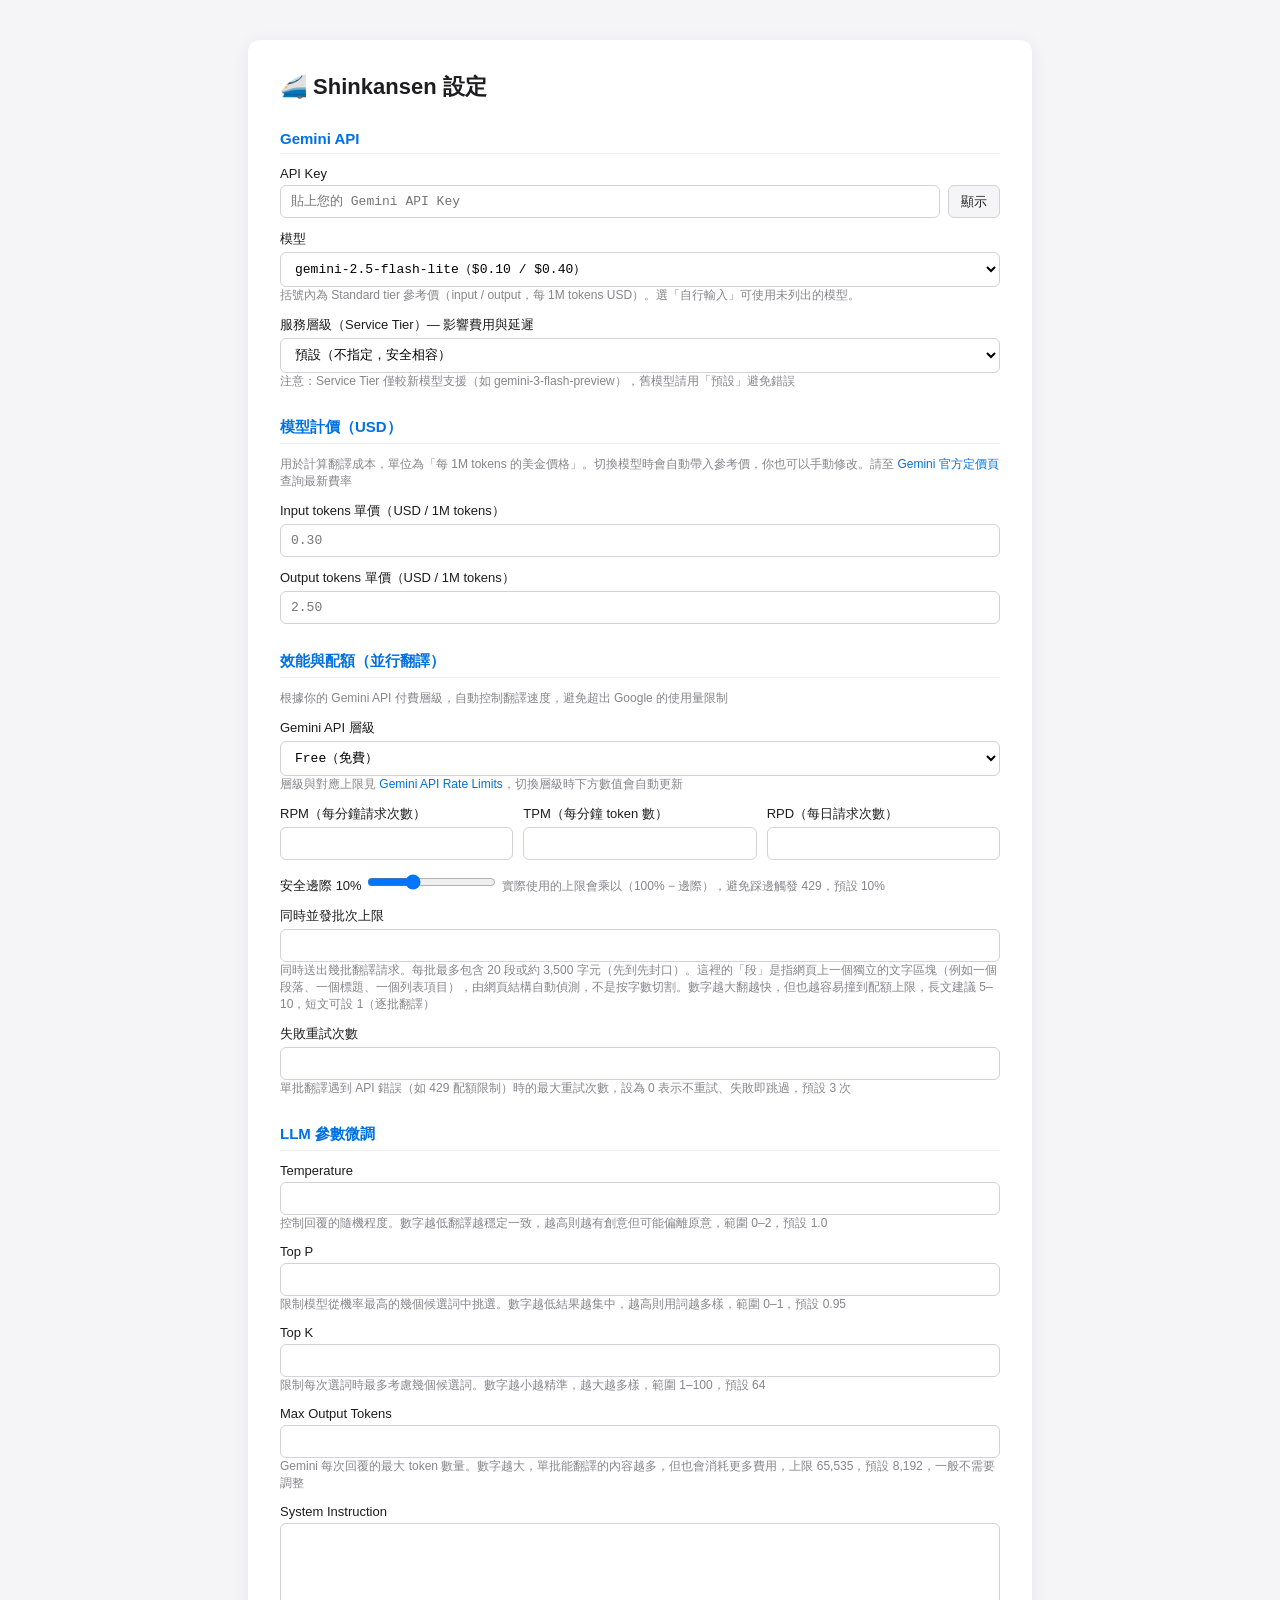
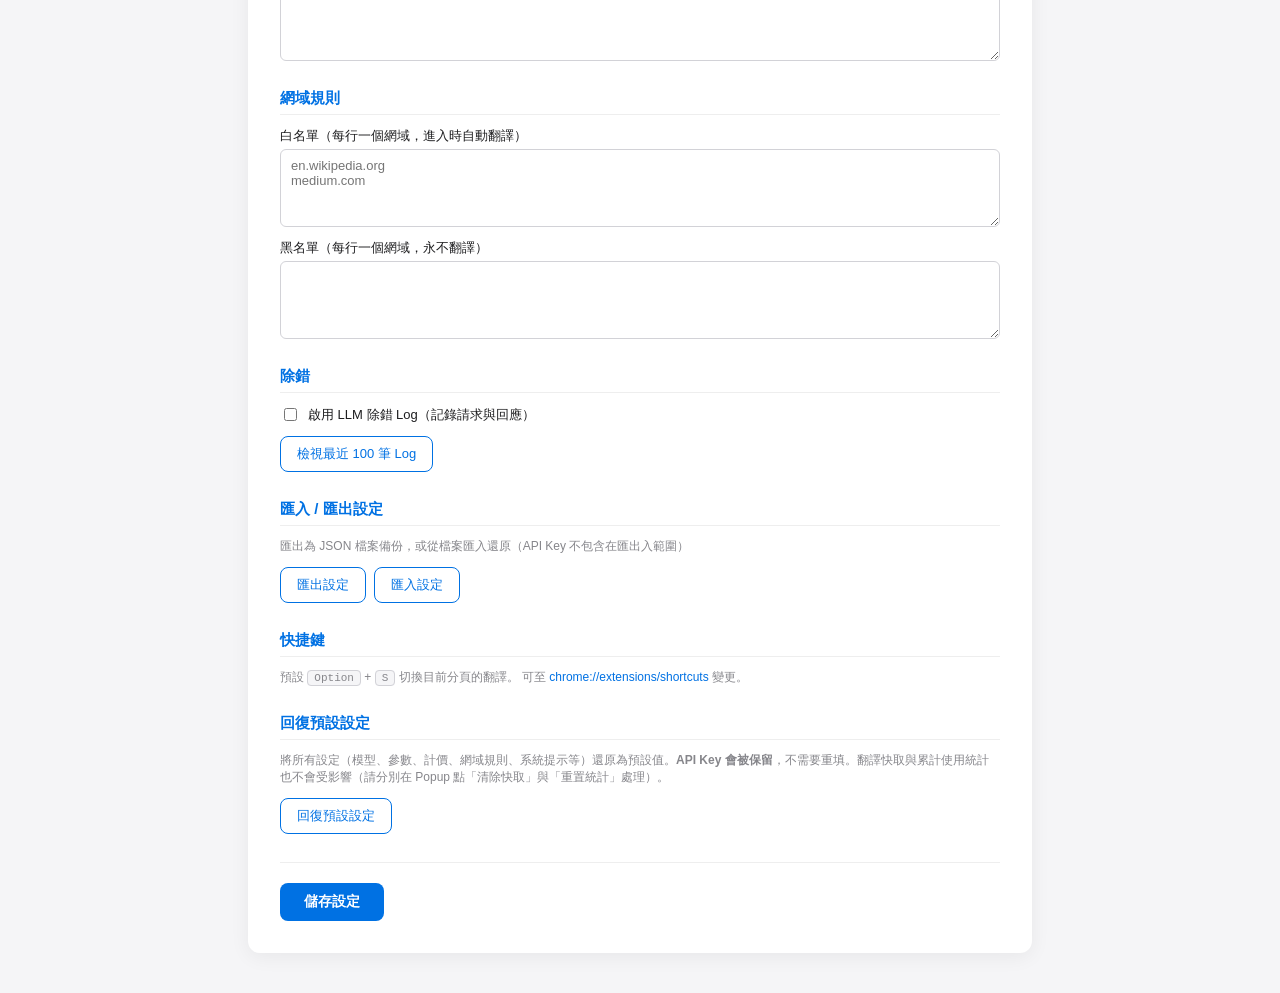
==== shinkansen/options/options.html @ f740e6bb "feat(v0.60-v0.68): icon 換裝 / API Key 安全儲存 / 設定頁模型管理大更新 v0.60: vintage ukiyo-e 風格 icon set（富士山+櫻花+0系車" ====
<!DOCTYPE html>
<html lang="zh-Hant">
<head>
  <meta charset="UTF-8">
  <title>Shinkansen 設定</title>
  <link rel="stylesheet" href="options.css">
</head>
<body>
  <div class="container">
    <h1>🚄 Shinkansen 設定</h1>

    <section>
      <h2>Gemini API</h2>
      <label>
        API Key
        <div class="api-key-row">
          <input type="password" id="apiKey" placeholder="貼上您的 Gemini API Key">
          <button type="button" id="toggle-api-key" class="ghost-btn" aria-label="顯示 API Key">顯示</button>
        </div>
      </label>
      <label>
        模型
        <select id="model">
          <option value="gemini-2.5-flash-lite">gemini-2.5-flash-lite（$0.10 / $0.40）</option>
          <option value="gemini-3.1-flash-lite-preview">gemini-3.1-flash-lite-preview（$0.25 / $1.50）</option>
          <option value="gemini-2.5-flash">gemini-2.5-flash（$0.30 / $2.50）</option>
          <option value="gemini-3-flash-preview">gemini-3-flash-preview（$0.50 / $3.00）</option>
          <option value="gemini-2.5-pro">gemini-2.5-pro（$1.25 / $10.00）</option>
          <option value="gemini-3.1-pro-preview">gemini-3.1-pro-preview（$2.00 / $12.00）</option>
          <option value="__custom__">自行輸入模型 ID…</option>
        </select>
        <div id="custom-model-row" class="custom-model-row" hidden>
          <input type="text" id="custom-model-input" placeholder="輸入 Gemini API 模型 ID，例如 gemini-3-pro">
        </div>
        <small class="muted">括號內為 Standard tier 參考價（input / output，每 1M tokens USD）。選「自行輸入」可使用未列出的模型。</small>
      </label>
      <label>
        服務層級（Service Tier）— 影響費用與延遲
        <select id="serviceTier">
          <option value="DEFAULT">預設（不指定，安全相容）</option>
          <option value="FLEX">Flex（省 50%，但翻譯速度會明顯變慢）</option>
          <option value="STANDARD">Standard（原價）</option>
          <option value="PRIORITY">Priority（優先，更貴）</option>
        </select>
        <small class="muted">注意：Service Tier 僅較新模型支援（如 gemini-3-flash-preview），舊模型請用「預設」避免錯誤</small>
      </label>
    </section>

    <section>
      <h2>模型計價（USD）</h2>
      <p class="muted">用於計算翻譯成本，單位為「每 1M tokens 的美金價格」。切換模型時會自動帶入參考價，你也可以手動修改。請至 <a href="https://ai.google.dev/pricing" target="_blank" rel="noopener">Gemini 官方定價頁</a> 查詢最新費率</p>
      <label>
        Input tokens 單價（USD / 1M tokens）
        <input type="number" id="inputPerMTok" step="0.01" min="0" placeholder="0.30">
      </label>
      <label>
        Output tokens 單價（USD / 1M tokens）
        <input type="number" id="outputPerMTok" step="0.01" min="0" placeholder="2.50">
      </label>
    </section>

    <section>
      <h2>效能與配額（並行翻譯）</h2>
      <p class="muted">根據你的 Gemini API 付費層級，自動控制翻譯速度，避免超出 Google 的使用量限制</p>
      <label>
        Gemini API 層級
        <select id="tier">
          <option value="free">Free（免費）</option>
          <option value="tier1">Tier 1（付費，已啟用 billing）</option>
          <option value="tier2">Tier 2（累積消費 $250+，首次付款 30 天後）</option>
          <option value="custom">自訂（手動填入下方三個數字）</option>
        </select>
        <small class="muted">層級與對應上限見 <a href="https://ai.google.dev/gemini-api/docs/rate-limits" target="_blank" rel="noopener">Gemini API Rate Limits</a>，切換層級時下方數值會自動更新</small>
      </label>
      <div class="triple">
        <label>
          RPM（每分鐘請求次數）
          <input type="number" id="rpm" step="1" min="1" readonly>
        </label>
        <label>
          TPM（每分鐘 token 數）
          <input type="number" id="tpm" step="1000" min="1000" readonly>
        </label>
        <label>
          RPD（每日請求次數）
          <input type="number" id="rpd" step="1" min="1" readonly>
        </label>
      </div>
      <label>
        安全邊際 <span id="safetyMarginLabel">10</span>%
        <input type="range" id="safetyMargin" min="0" max="30" step="5" value="10">
        <small class="muted">實際使用的上限會乘以（100% − 邊際），避免踩邊觸發 429，預設 10%</small>
      </label>
      <label>
        同時並發批次上限
        <input type="number" id="maxConcurrentBatches" step="1" min="1" max="50">
        <small class="muted">同時送出幾批翻譯請求。每批最多包含 20 段或約 3,500 字元（先到先封口）。這裡的「段」是指網頁上一個獨立的文字區塊（例如一個段落、一個標題、一個列表項目），由網頁結構自動偵測，不是按字數切割。數字越大翻越快，但也越容易撞到配額上限，長文建議 5–10，短文可設 1（逐批翻譯）</small>
      </label>
      <label>
        失敗重試次數
        <input type="number" id="maxRetries" step="1" min="0" max="10">
        <small class="muted">單批翻譯遇到 API 錯誤（如 429 配額限制）時的最大重試次數，設為 0 表示不重試、失敗即跳過，預設 3 次</small>
      </label>
    </section>

    <section>
      <h2>LLM 參數微調</h2>
      <label>
        Temperature
        <input type="number" id="temperature" step="0.1" min="0" max="2">
        <small class="muted">控制回覆的隨機程度。數字越低翻譯越穩定一致，越高則越有創意但可能偏離原意，範圍 0–2，預設 1.0</small>
      </label>
      <label>
        Top P
        <input type="number" id="topP" step="0.05" min="0" max="1">
        <small class="muted">限制模型從機率最高的幾個候選詞中挑選。數字越低結果越集中，越高則用詞越多樣，範圍 0–1，預設 0.95</small>
      </label>
      <label>
        Top K
        <input type="number" id="topK" step="1" min="1" max="100">
        <small class="muted">限制每次選詞時最多考慮幾個候選詞。數字越小越精準，越大越多樣，範圍 1–100，預設 64</small>
      </label>
      <label>
        Max Output Tokens
        <input type="number" id="maxOutputTokens" step="256" min="256">
        <small class="muted">Gemini 每次回覆的最大 token 數量。數字越大，單批能翻譯的內容越多，但也會消耗更多費用，上限 65,535，預設 8,192，一般不需要調整</small>
      </label>
      <label>
        System Instruction
        <textarea id="systemInstruction" rows="8"></textarea>
      </label>
    </section>

    <section>
      <h2>網域規則</h2>
      <label>
        白名單（每行一個網域，進入時自動翻譯）
        <textarea id="whitelist" rows="4" placeholder="en.wikipedia.org&#10;medium.com"></textarea>
      </label>
      <label>
        黑名單（每行一個網域，永不翻譯）
        <textarea id="blacklist" rows="4"></textarea>
      </label>
    </section>

    <section>
      <h2>除錯</h2>
      <label class="switch">
        <input type="checkbox" id="debugLog">
        <span>啟用 LLM 除錯 Log（記錄請求與回應）</span>
      </label>
      <button id="view-logs" class="secondary">檢視最近 100 筆 Log</button>
      <pre id="log-view" hidden></pre>
    </section>

    <section>
      <h2>匯入 / 匯出設定</h2>
      <p class="muted">匯出為 JSON 檔案備份，或從檔案匯入還原（API Key 不包含在匯出入範圍）</p>
      <div class="btn-row">
        <button id="export-settings" class="secondary">匯出設定</button>
        <button id="import-file" class="secondary">匯入設定</button>
        <input type="file" id="import-input" accept="application/json" hidden>
      </div>
    </section>

    <section>
      <h2>快捷鍵</h2>
      <p class="muted">
        預設 <kbd>Option</kbd> + <kbd>S</kbd> 切換目前分頁的翻譯。
        可至 <a href="#" id="open-shortcuts">chrome://extensions/shortcuts</a> 變更。
      </p>
    </section>

    <section>
      <h2>回復預設設定</h2>
      <p class="muted">將所有設定（模型、參數、計價、網域規則、系統提示等）還原為預設值。<strong>API Key 會被保留</strong>，不需要重填。翻譯快取與累計使用統計也不會受影響（請分別在 Popup 點「清除快取」與「重置統計」處理）。</p>
      <button id="reset-defaults" class="secondary">回復預設設定</button>
    </section>

    <div class="actions">
      <button id="save" class="primary">儲存設定</button>
      <span id="save-status"></span>
    </div>
  </div>

  <script src="options.js"></script>
</body>
</html>
---- shinkansen/options/options.css ----
body {
  margin: 0;
  font-family: -apple-system, 'PingFang TC', 'Microsoft JhengHei', sans-serif;
  background: #f5f5f7;
  color: #1d1d1f;
}

.container {
  max-width: 720px;
  margin: 40px auto;
  padding: 32px;
  background: #fff;
  border-radius: 12px;
  box-shadow: 0 4px 20px rgba(0,0,0,.06);
}

h1 { margin: 0 0 24px; font-size: 22px; }
h2 { margin: 28px 0 12px; font-size: 15px; color: #0071e3; border-bottom: 1px solid #eee; padding-bottom: 6px; }

section { margin-bottom: 20px; }

label {
  display: block;
  margin: 12px 0;
  font-size: 13px;
  color: #1d1d1f;
}

label.switch { display: flex; align-items: center; gap: 8px; }

input[type="text"],
input[type="password"],
input[type="number"],
select,
textarea {
  display: block;
  width: 100%;
  margin-top: 4px;
  padding: 8px 10px;
  border: 1px solid #d2d2d7;
  border-radius: 6px;
  font: 13px -apple-system, 'PingFang TC', monospace;
  box-sizing: border-box;
  background: #fff;
}

textarea { resize: vertical; font-family: -apple-system, 'PingFang TC', sans-serif; }

/* API Key 輸入框旁邊的「顯示/隱藏」切換按鈕（v0.63） */
.api-key-row {
  display: flex;
  align-items: stretch;
  gap: 8px;
  margin-top: 4px;
}
.api-key-row input {
  flex: 1;
  margin-top: 0;
}
.ghost-btn {
  flex: 0 0 auto;
  padding: 0 12px;
  border: 1px solid #d2d2d7;
  border-radius: 6px;
  background: #f5f5f7;
  color: #1d1d1f;
  font: 13px -apple-system, 'PingFang TC', sans-serif;
  cursor: pointer;
  white-space: nowrap;
}
.ghost-btn:hover { background: #ececef; }
.ghost-btn:active { background: #e0e0e5; }

/* 自行輸入模型 ID（v0.64） */
.custom-model-row { margin-top: 6px; }
.custom-model-row input { margin-top: 0; }

.muted { color: #86868b; font-size: 12px; }

.actions {
  margin-top: 28px;
  padding-top: 20px;
  border-top: 1px solid #eee;
  display: flex;
  align-items: center;
  gap: 12px;
}

button.primary {
  padding: 10px 24px;
  background: #0071e3;
  color: #fff;
  border: 0;
  border-radius: 8px;
  font-size: 14px;
  font-weight: 600;
  cursor: pointer;
}
button.primary:hover { background: #0077ed; }

button.secondary {
  padding: 8px 16px;
  background: #fff;
  color: #0071e3;
  border: 1px solid #0071e3;
  border-radius: 8px;
  font-size: 13px;
  cursor: pointer;
}
button.secondary:hover { background: #f0f7ff; }

.btn-row { display: flex; gap: 8px; }

.triple { display: grid; grid-template-columns: 1fr 1fr 1fr; gap: 10px; }
.triple label { margin: 0; }

#save-status { font-size: 12px; color: #34c759; }

#log-view {
  margin-top: 8px;
  padding: 10px;
  background: #1d1d1f;
  color: #d2d2d7;
  font: 11px 'SF Mono', Menlo, monospace;
  max-height: 300px;
  overflow: auto;
  border-radius: 6px;
  white-space: pre-wrap;
}

kbd {
  background: #f5f5f7;
  border: 1px solid #d2d2d7;
  border-radius: 4px;
  padding: 1px 6px;
  font: 11px 'SF Mono', monospace;
}

a { color: #0071e3; text-decoration: none; }
a:hover { text-decoration: underline; }
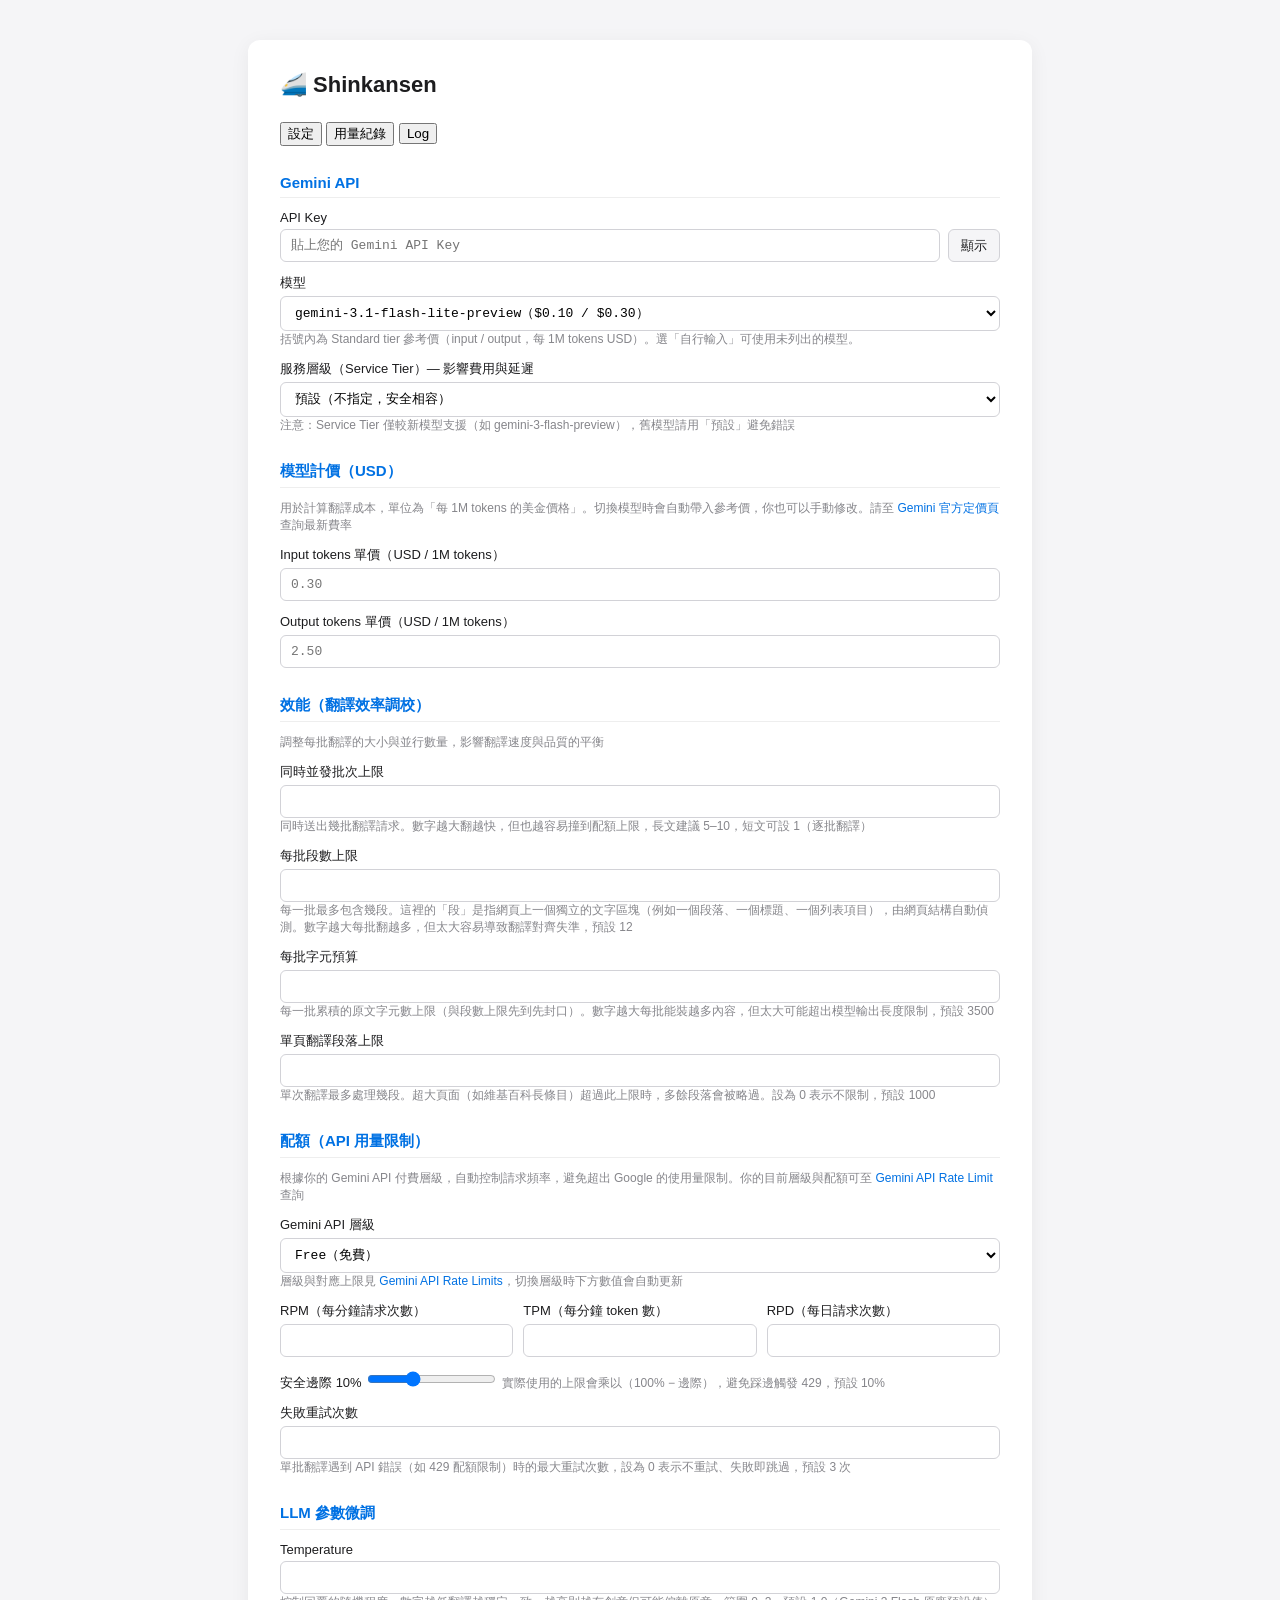
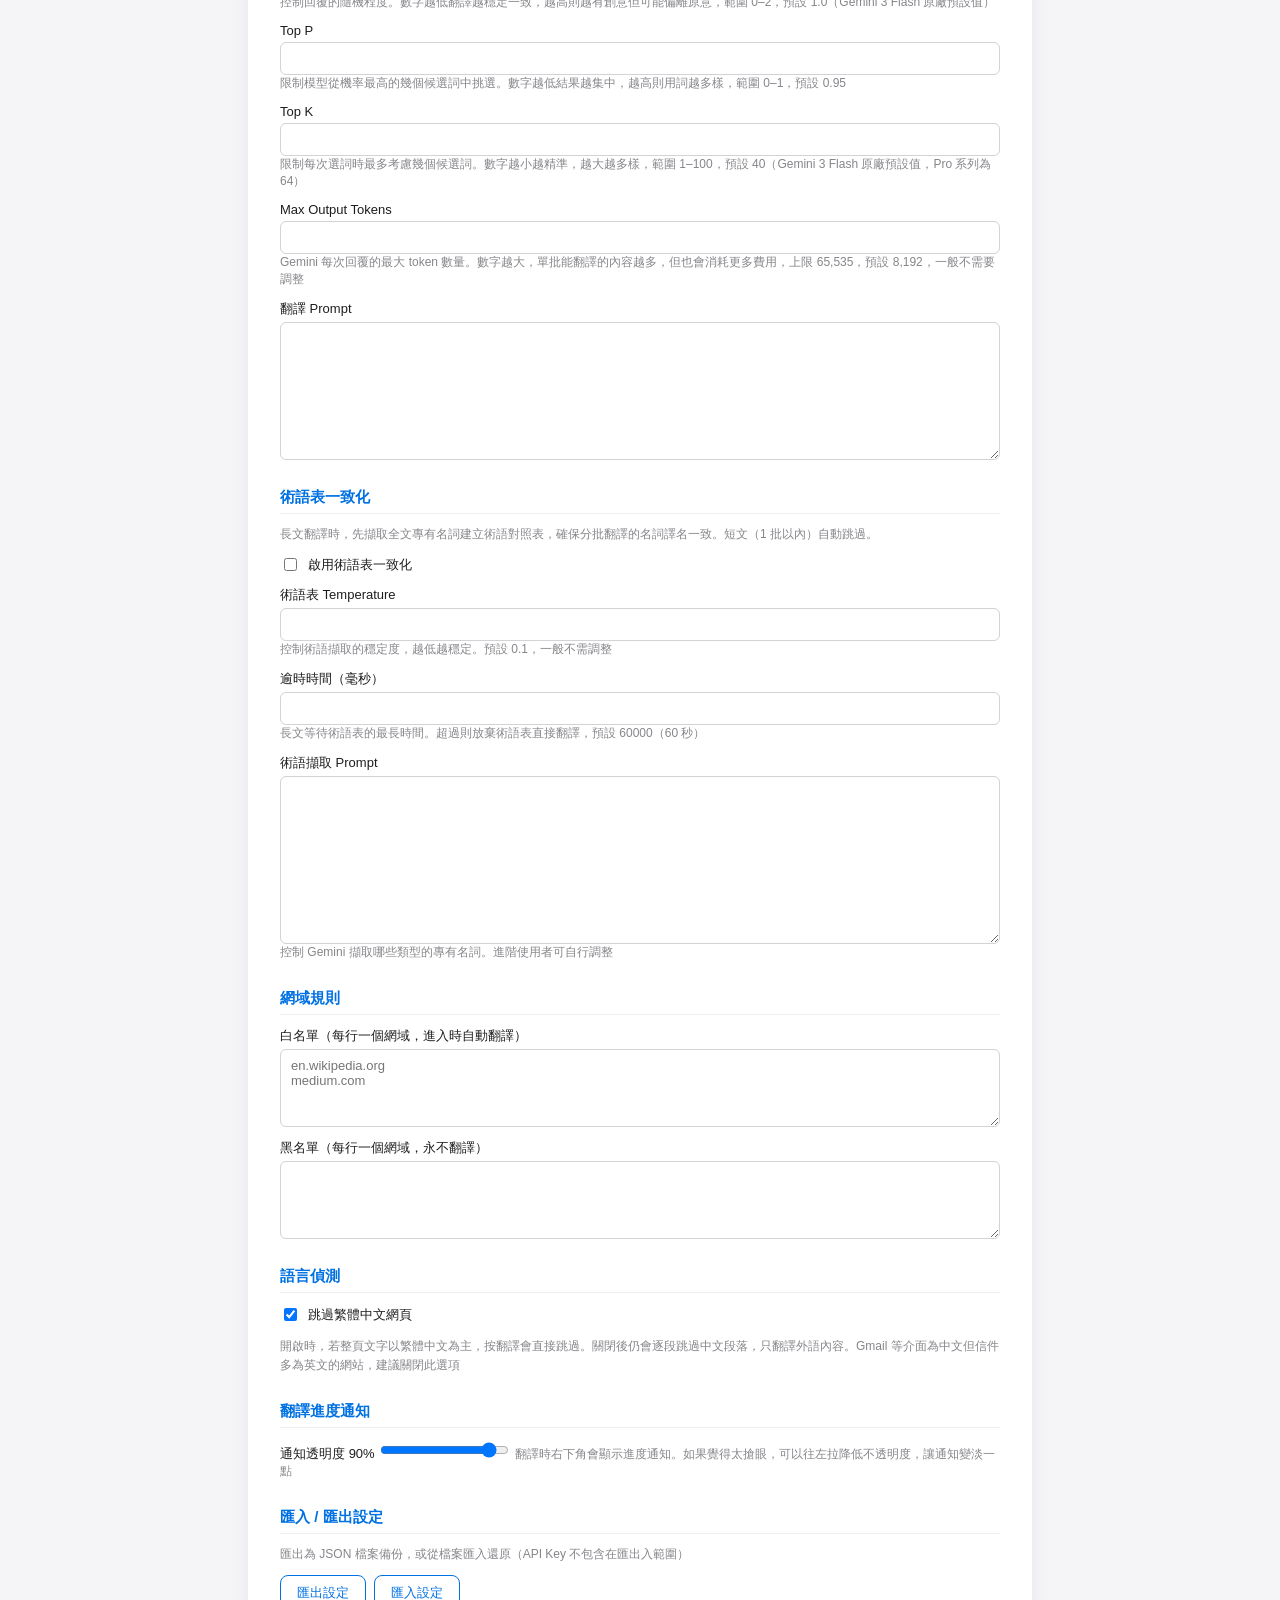
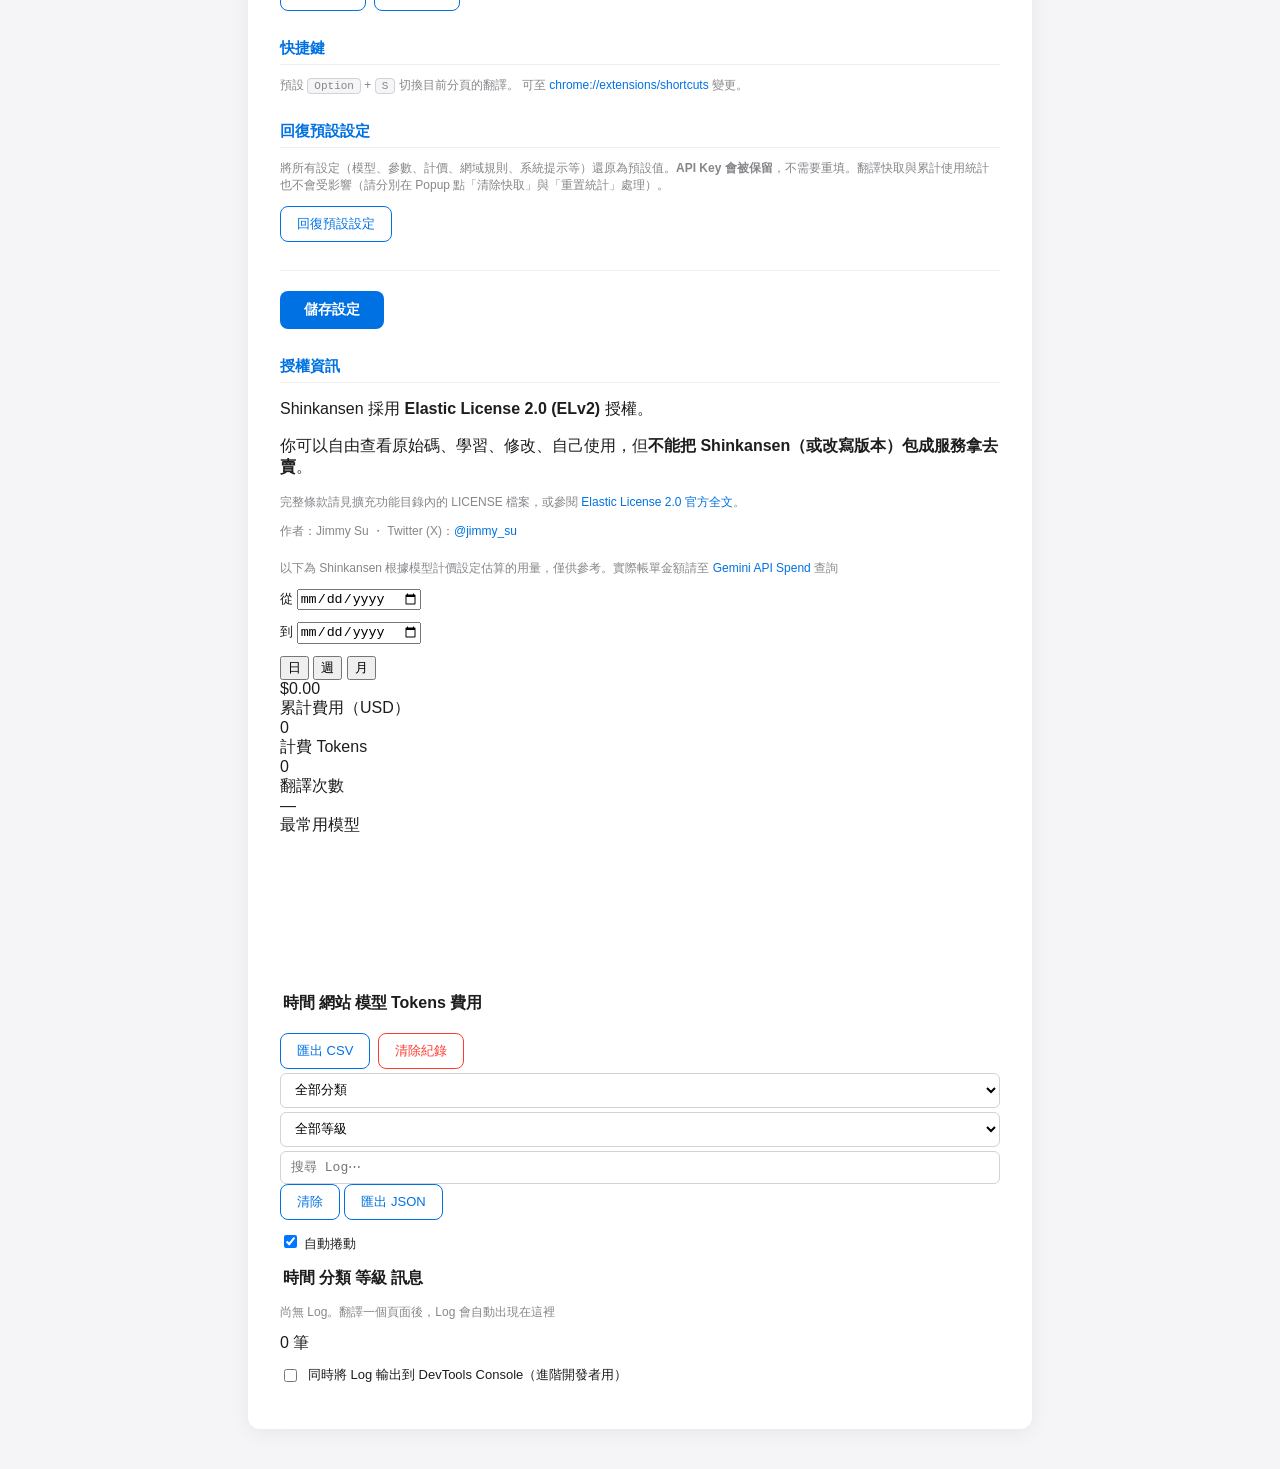
==== commit 78b19d23: "feat(v1.0.21-v1.0.23): 繁中偵測設定化 + ARIA grid 排除 + SPA 續翻模式 v1.0.21: 頁面層級繁中偵測改為設定頁選項（skipTraditionalChi" ====
--- a/shinkansen/options/options.html
+++ b/shinkansen/options/options.html
@@ -6,8 +6,21 @@
   <link rel="stylesheet" href="options.css">
 </head>
 <body>
+  <!-- v0.94: 儲存狀態提示條（fixed 在頁面頂端） -->
+  <div id="save-bar" class="save-bar" hidden></div>
+
   <div class="container">
-    <h1>🚄 Shinkansen 設定</h1>
+    <h1>🚄 Shinkansen</h1>
+
+    <!-- v0.86: Tab 切換列 -->
+    <nav class="tab-bar">
+      <button class="tab-btn active" data-tab="settings">設定</button>
+      <button class="tab-btn" data-tab="usage">用量紀錄</button>
+      <button class="tab-btn" data-tab="log">Log</button>
+    </nav>
+
+    <!-- ═══ 設定分頁 ═══ -->
+    <div id="tab-settings" class="tab-panel active">
 
     <section>
       <h2>Gemini API</h2>
@@ -21,11 +34,8 @@
       <label>
         模型
         <select id="model">
-          <option value="gemini-2.5-flash-lite">gemini-2.5-flash-lite（$0.10 / $0.40）</option>
-          <option value="gemini-3.1-flash-lite-preview">gemini-3.1-flash-lite-preview（$0.25 / $1.50）</option>
-          <option value="gemini-2.5-flash">gemini-2.5-flash（$0.30 / $2.50）</option>
+          <option value="gemini-3.1-flash-lite-preview">gemini-3.1-flash-lite-preview（$0.10 / $0.30）</option>
           <option value="gemini-3-flash-preview">gemini-3-flash-preview（$0.50 / $3.00）</option>
-          <option value="gemini-2.5-pro">gemini-2.5-pro（$1.25 / $10.00）</option>
           <option value="gemini-3.1-pro-preview">gemini-3.1-pro-preview（$2.00 / $12.00）</option>
           <option value="__custom__">自行輸入模型 ID…</option>
         </select>
@@ -60,8 +70,33 @@
     </section>
 
     <section>
-      <h2>效能與配額（並行翻譯）</h2>
-      <p class="muted">根據你的 Gemini API 付費層級，自動控制翻譯速度，避免超出 Google 的使用量限制</p>
+      <h2>效能（翻譯效率調校）</h2>
+      <p class="muted">調整每批翻譯的大小與並行數量，影響翻譯速度與品質的平衡</p>
+      <label>
+        同時並發批次上限
+        <input type="number" id="maxConcurrentBatches" step="1" min="1" max="50">
+        <small class="muted">同時送出幾批翻譯請求。數字越大翻越快，但也越容易撞到配額上限，長文建議 5–10，短文可設 1（逐批翻譯）</small>
+      </label>
+      <label>
+        每批段數上限
+        <input type="number" id="maxUnitsPerBatch" step="1" min="1" max="100">
+        <small class="muted">每一批最多包含幾段。這裡的「段」是指網頁上一個獨立的文字區塊（例如一個段落、一個標題、一個列表項目），由網頁結構自動偵測。數字越大每批翻越多，但太大容易導致翻譯對齊失準，預設 12</small>
+      </label>
+      <label>
+        每批字元預算
+        <input type="number" id="maxCharsPerBatch" step="500" min="500" max="20000">
+        <small class="muted">每一批累積的原文字元數上限（與段數上限先到先封口）。數字越大每批能裝越多內容，但太大可能超出模型輸出長度限制，預設 3500</small>
+      </label>
+      <label>
+        單頁翻譯段落上限
+        <input type="number" id="maxTranslateUnits" step="100" min="0" max="10000">
+        <small class="muted">單次翻譯最多處理幾段。超大頁面（如維基百科長條目）超過此上限時，多餘段落會被略過。設為 0 表示不限制，預設 1000</small>
+      </label>
+    </section>
+
+    <section>
+      <h2>配額（API 用量限制）</h2>
+      <p class="muted">根據你的 Gemini API 付費層級，自動控制請求頻率，避免超出 Google 的使用量限制。你的目前層級與配額可至 <a href="https://aistudio.google.com/rate-limit" target="_blank" rel="noopener">Gemini API Rate Limit</a> 查詢</p>
       <label>
         Gemini API 層級
         <select id="tier">
@@ -92,11 +127,6 @@
         <small class="muted">實際使用的上限會乘以（100% − 邊際），避免踩邊觸發 429，預設 10%</small>
       </label>
       <label>
-        同時並發批次上限
-        <input type="number" id="maxConcurrentBatches" step="1" min="1" max="50">
-        <small class="muted">同時送出幾批翻譯請求。每批最多包含 20 段或約 3,500 字元（先到先封口）。這裡的「段」是指網頁上一個獨立的文字區塊（例如一個段落、一個標題、一個列表項目），由網頁結構自動偵測，不是按字數切割。數字越大翻越快，但也越容易撞到配額上限，長文建議 5–10，短文可設 1（逐批翻譯）</small>
-      </label>
-      <label>
         失敗重試次數
         <input type="number" id="maxRetries" step="1" min="0" max="10">
         <small class="muted">單批翻譯遇到 API 錯誤（如 429 配額限制）時的最大重試次數，設為 0 表示不重試、失敗即跳過，預設 3 次</small>
@@ -108,7 +138,7 @@
       <label>
         Temperature
         <input type="number" id="temperature" step="0.1" min="0" max="2">
-        <small class="muted">控制回覆的隨機程度。數字越低翻譯越穩定一致，越高則越有創意但可能偏離原意，範圍 0–2，預設 1.0</small>
+        <small class="muted">控制回覆的隨機程度。數字越低翻譯越穩定一致，越高則越有創意但可能偏離原意，範圍 0–2，預設 1.0（Gemini 3 Flash 原廠預設值）</small>
       </label>
       <label>
         Top P
@@ -118,7 +148,7 @@
       <label>
         Top K
         <input type="number" id="topK" step="1" min="1" max="100">
-        <small class="muted">限制每次選詞時最多考慮幾個候選詞。數字越小越精準，越大越多樣，範圍 1–100，預設 64</small>
+        <small class="muted">限制每次選詞時最多考慮幾個候選詞。數字越小越精準，越大越多樣，範圍 1–100，預設 40（Gemini 3 Flash 原廠預設值，Pro 系列為 64）</small>
       </label>
       <label>
         Max Output Tokens
@@ -126,8 +156,32 @@
         <small class="muted">Gemini 每次回覆的最大 token 數量。數字越大，單批能翻譯的內容越多，但也會消耗更多費用，上限 65,535，預設 8,192，一般不需要調整</small>
       </label>
       <label>
-        System Instruction
+        翻譯 Prompt
         <textarea id="systemInstruction" rows="8"></textarea>
+      </label>
+    </section>
+
+    <section>
+      <h2>術語表一致化</h2>
+      <p class="muted">長文翻譯時，先擷取全文專有名詞建立術語對照表，確保分批翻譯的名詞譯名一致。短文（1 批以內）自動跳過。</p>
+      <label class="switch">
+        <input type="checkbox" id="glossaryEnabled">
+        <span>啟用術語表一致化</span>
+      </label>
+      <label>
+        術語表 Temperature
+        <input type="number" id="glossaryTemperature" step="0.1" min="0" max="2">
+        <small class="muted">控制術語擷取的穩定度，越低越穩定。預設 0.1，一般不需調整</small>
+      </label>
+      <label>
+        逾時時間（毫秒）
+        <input type="number" id="glossaryTimeout" step="1000" min="3000" max="60000">
+        <small class="muted">長文等待術語表的最長時間。超過則放棄術語表直接翻譯，預設 60000（60 秒）</small>
+      </label>
+      <label>
+        術語擷取 Prompt
+        <textarea id="glossaryPrompt" rows="10"></textarea>
+        <small class="muted">控制 Gemini 擷取哪些類型的專有名詞。進階使用者可自行調整</small>
       </label>
     </section>
 
@@ -144,13 +198,21 @@
     </section>
 
     <section>
-      <h2>除錯</h2>
+      <h2>語言偵測</h2>
       <label class="switch">
-        <input type="checkbox" id="debugLog">
-        <span>啟用 LLM 除錯 Log（記錄請求與回應）</span>
-      </label>
-      <button id="view-logs" class="secondary">檢視最近 100 筆 Log</button>
-      <pre id="log-view" hidden></pre>
+        <input type="checkbox" id="skipTraditionalChinesePage" checked>
+        <span>跳過繁體中文網頁</span>
+      </label>
+      <small class="muted">開啟時，若整頁文字以繁體中文為主，按翻譯會直接跳過。關閉後仍會逐段跳過中文段落，只翻譯外語內容。Gmail 等介面為中文但信件多為英文的網站，建議關閉此選項</small>
+    </section>
+
+    <section>
+      <h2>翻譯進度通知</h2>
+      <label>
+        通知透明度 <span id="toastOpacityLabel">90</span>%
+        <input type="range" id="toastOpacity" min="10" max="100" step="10" value="90">
+        <small class="muted">翻譯時右下角會顯示進度通知。如果覺得太搶眼，可以往左拉降低不透明度，讓通知變淡一點</small>
+      </label>
     </section>
 
     <section>
@@ -181,8 +243,154 @@
       <button id="save" class="primary">儲存設定</button>
       <span id="save-status"></span>
     </div>
+
+    <section class="license-section">
+      <h2>授權資訊</h2>
+      <p>Shinkansen 採用 <strong>Elastic License 2.0 (ELv2)</strong> 授權。</p>
+      <p>你可以自由查看原始碼、學習、修改、自己使用，但<strong>不能把 Shinkansen（或改寫版本）包成服務拿去賣</strong>。</p>
+      <p class="muted">完整條款請見擴充功能目錄內的 LICENSE 檔案，或參閱 <a href="https://www.elastic.co/licensing/elastic-license" target="_blank" rel="noopener">Elastic License 2.0 官方全文</a>。</p>
+      <p class="muted">作者：Jimmy Su ・ Twitter (X)：<a href="https://x.com/jimmy_su" target="_blank" rel="noopener">@jimmy_su</a></p>
+    </section>
+
+    </div><!-- /tab-settings -->
+
+    <!-- ═══ 用量紀錄分頁 ═══ -->
+    <div id="tab-usage" class="tab-panel">
+
+      <p class="muted">以下為 Shinkansen 根據模型計價設定估算的用量，僅供參考。實際帳單金額請至 <a href="https://aistudio.google.com/spend" target="_blank" rel="noopener">Gemini API Spend</a> 查詢</p>
+
+      <!-- 日期範圍與粒度選擇 -->
+      <div class="usage-controls">
+        <label class="usage-date-label">
+          從
+          <input type="date" id="usage-from">
+        </label>
+        <label class="usage-date-label">
+          到
+          <input type="date" id="usage-to">
+        </label>
+        <div class="usage-granularity">
+          <button class="gran-btn active" data-gran="day">日</button>
+          <button class="gran-btn" data-gran="week">週</button>
+          <button class="gran-btn" data-gran="month">月</button>
+        </div>
+      </div>
+
+      <!-- 彙總卡片 -->
+      <div class="usage-summary">
+        <div class="summary-card">
+          <div class="summary-value" id="usage-total-cost">$0.00</div>
+          <div class="summary-label">累計費用（USD）</div>
+        </div>
+        <div class="summary-card">
+          <div class="summary-value" id="usage-total-tokens">0</div>
+          <div class="summary-label">計費 Tokens</div>
+        </div>
+        <div class="summary-card">
+          <div class="summary-value" id="usage-total-count">0</div>
+          <div class="summary-label">翻譯次數</div>
+        </div>
+        <div class="summary-card">
+          <div class="summary-value" id="usage-top-model">—</div>
+          <div class="summary-label">最常用模型</div>
+        </div>
+      </div>
+
+      <!-- 折線圖 -->
+      <div class="chart-container">
+        <canvas id="usage-chart"></canvas>
+      </div>
+
+      <!-- 紀錄表格 -->
+      <div class="usage-table-wrapper">
+        <table class="usage-table" id="usage-table">
+          <thead>
+            <tr>
+              <th>時間</th>
+              <th>網站</th>
+              <th>模型</th>
+              <th class="num">Tokens</th>
+              <th class="num">費用</th>
+            </tr>
+          </thead>
+          <tbody id="usage-tbody"></tbody>
+        </table>
+        <p class="muted" id="usage-empty" hidden>此期間沒有翻譯紀錄</p>
+      </div>
+
+      <!-- 操作按鈕 -->
+      <div class="btn-row" style="margin-top: 16px;">
+        <button id="usage-export-csv" class="secondary">匯出 CSV</button>
+        <button id="usage-clear" class="secondary" style="color: #ff3b30; border-color: #ff3b30;">清除紀錄</button>
+      </div>
+
+    </div><!-- /tab-usage -->
+
+    <!-- ═══ Log 分頁 ═══ -->
+    <div id="tab-log" class="tab-panel">
+
+      <!-- 工具列 -->
+      <div class="log-toolbar">
+        <select id="log-category-filter">
+          <option value="">全部分類</option>
+          <option value="translate">翻譯流程</option>
+          <option value="api">Gemini API</option>
+          <option value="cache">快取</option>
+          <option value="rate-limit">Rate Limiter</option>
+          <option value="glossary">術語表</option>
+          <option value="spa">SPA</option>
+          <option value="system">系統</option>
+        </select>
+        <select id="log-level-filter">
+          <option value="">全部等級</option>
+          <option value="info">info</option>
+          <option value="warn">warn</option>
+          <option value="error">error</option>
+        </select>
+        <input type="text" id="log-search" placeholder="搜尋 Log⋯" autocomplete="off">
+        <button id="log-clear" class="secondary">清除</button>
+        <button id="log-export" class="secondary">匯出 JSON</button>
+        <label class="log-autoscroll-label">
+          <input type="checkbox" id="log-autoscroll" checked>
+          自動捲動
+        </label>
+      </div>
+
+      <!-- Log 表格 -->
+      <div class="log-table-wrapper" id="log-table-wrapper">
+        <table class="log-table" id="log-table">
+          <thead>
+            <tr>
+              <th class="log-col-time">時間</th>
+              <th class="log-col-cat">分類</th>
+              <th class="log-col-lvl">等級</th>
+              <th class="log-col-msg">訊息</th>
+            </tr>
+          </thead>
+          <tbody id="log-tbody"></tbody>
+        </table>
+        <p class="muted" id="log-empty">尚無 Log。翻譯一個頁面後，Log 會自動出現在這裡</p>
+      </div>
+
+      <!-- Log 計數 -->
+      <div class="log-status">
+        <span id="log-count">0 筆</span>
+        <span id="log-filtered-count" hidden>（篩選後 0 筆）</span>
+      </div>
+
+      <!-- 除錯選項（從設定分頁搬過來） -->
+      <div class="log-devtools-option">
+        <label class="switch">
+          <input type="checkbox" id="debugLog">
+          <span>同時將 Log 輸出到 DevTools Console（進階開發者用）</span>
+        </label>
+      </div>
+
+    </div><!-- /tab-log -->
+
   </div>
 
-  <script src="options.js"></script>
+  <script src="../lib/vendor/chart.min.js"></script>
+  <script type="module" src="options.js"></script>
 </body>
 </html>
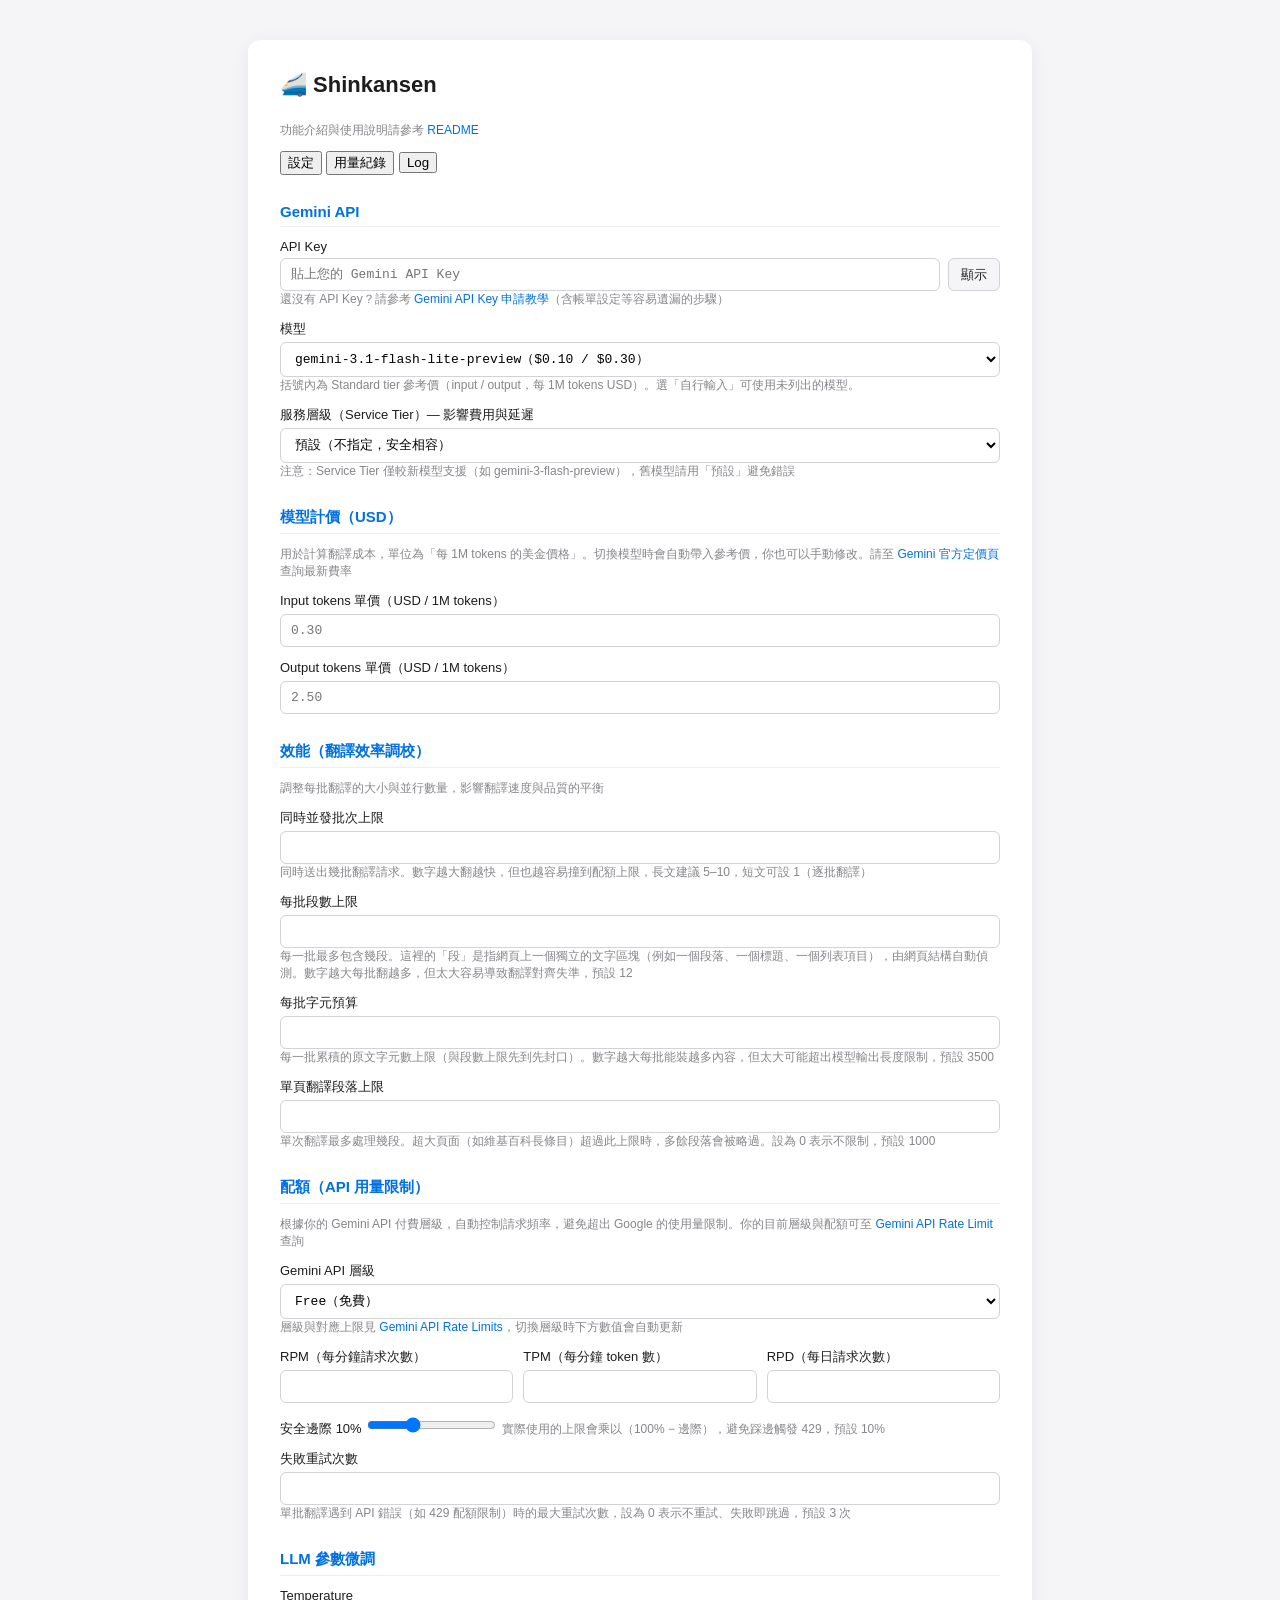
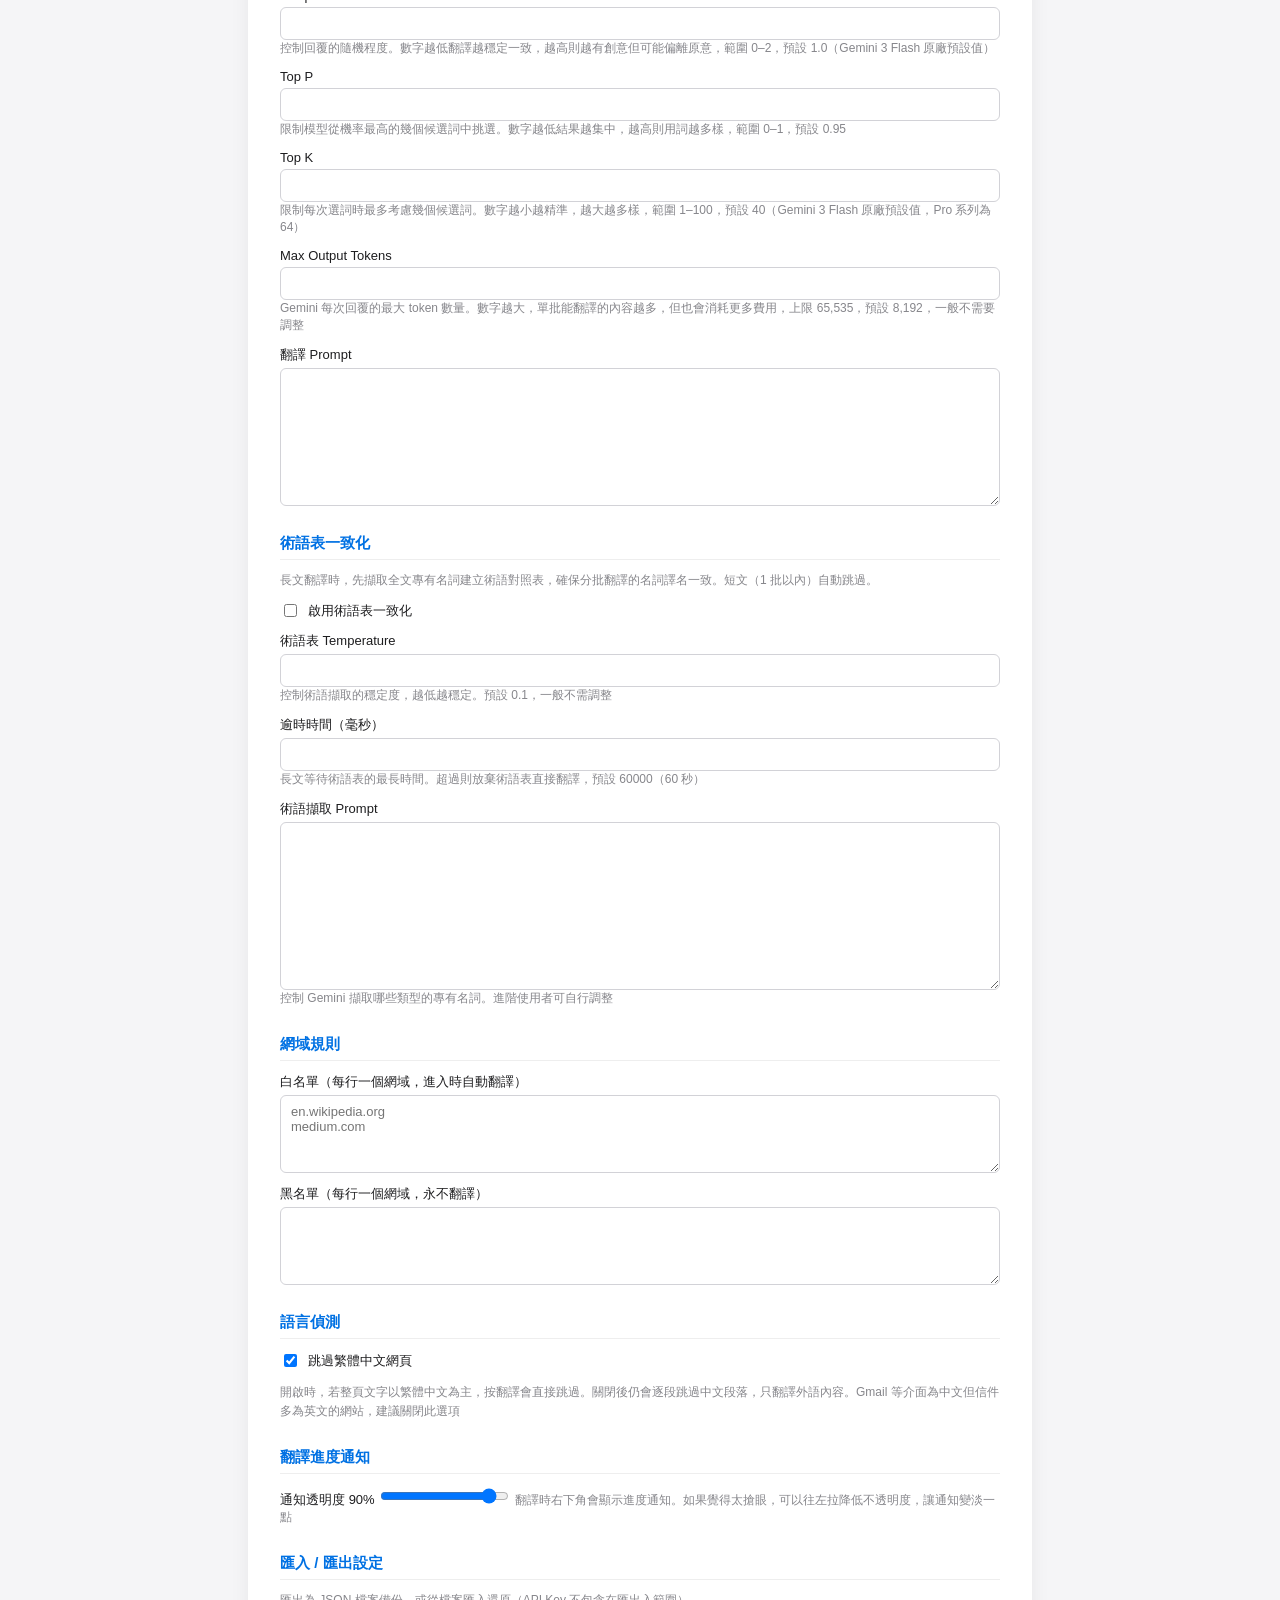
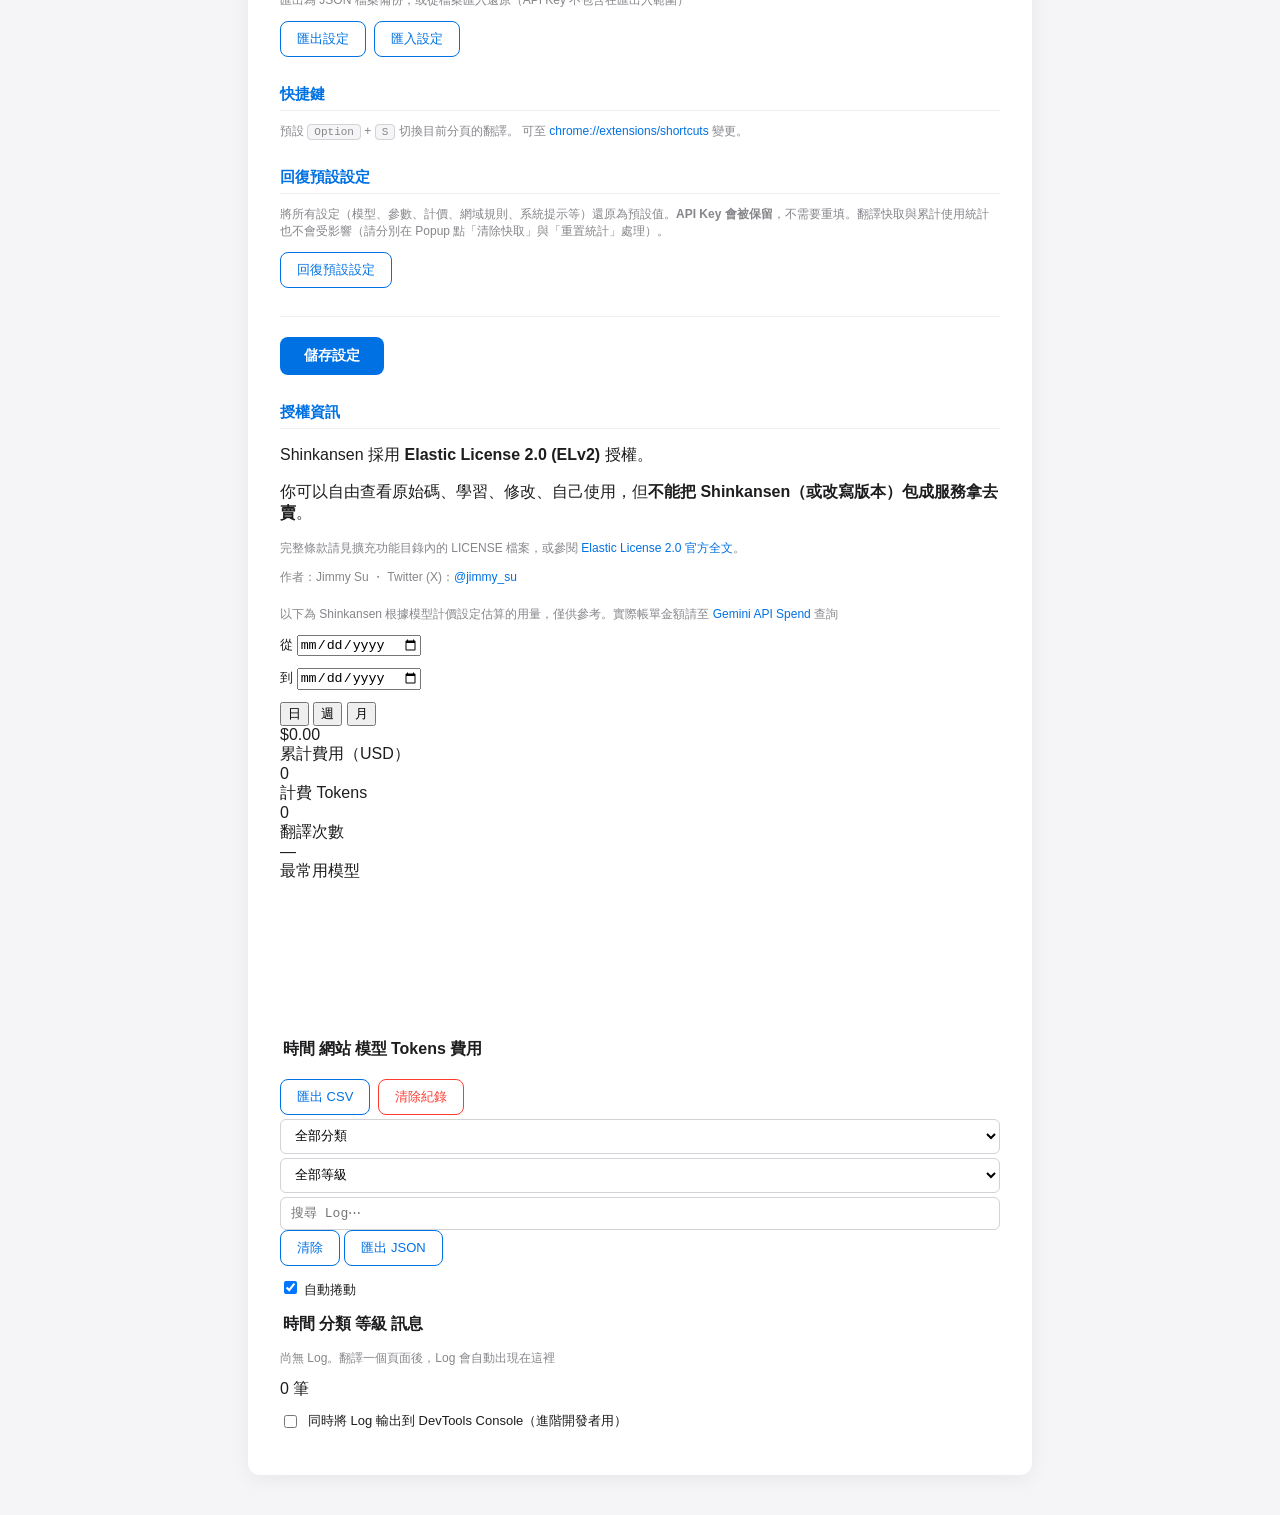
==== commit c71331e7: "feat(v1.0.25): 設定頁加入 README 連結 + README 加上 PERFORMANCE.md 超連結 - options.html：標題下方新增「功能介紹與使用說明請參考 REA" ====
--- a/shinkansen/options/options.html
+++ b/shinkansen/options/options.html
@@ -11,6 +11,7 @@
 
   <div class="container">
     <h1>🚄 Shinkansen</h1>
+    <p class="muted">功能介紹與使用說明請參考 <a href="https://github.com/jimmysu0309/shinkansen#readme" target="_blank" rel="noopener">README</a></p>
 
     <!-- v0.86: Tab 切換列 -->
     <nav class="tab-bar">
@@ -30,6 +31,7 @@
           <input type="password" id="apiKey" placeholder="貼上您的 Gemini API Key">
           <button type="button" id="toggle-api-key" class="ghost-btn" aria-label="顯示 API Key">顯示</button>
         </div>
+        <small class="muted">還沒有 API Key？請參考 <a href="https://github.com/jimmysu0309/shinkansen/blob/main/API-KEY-SETUP.md" target="_blank" rel="noopener">Gemini API Key 申請教學</a>（含帳單設定等容易遺漏的步驟）</small>
       </label>
       <label>
         模型
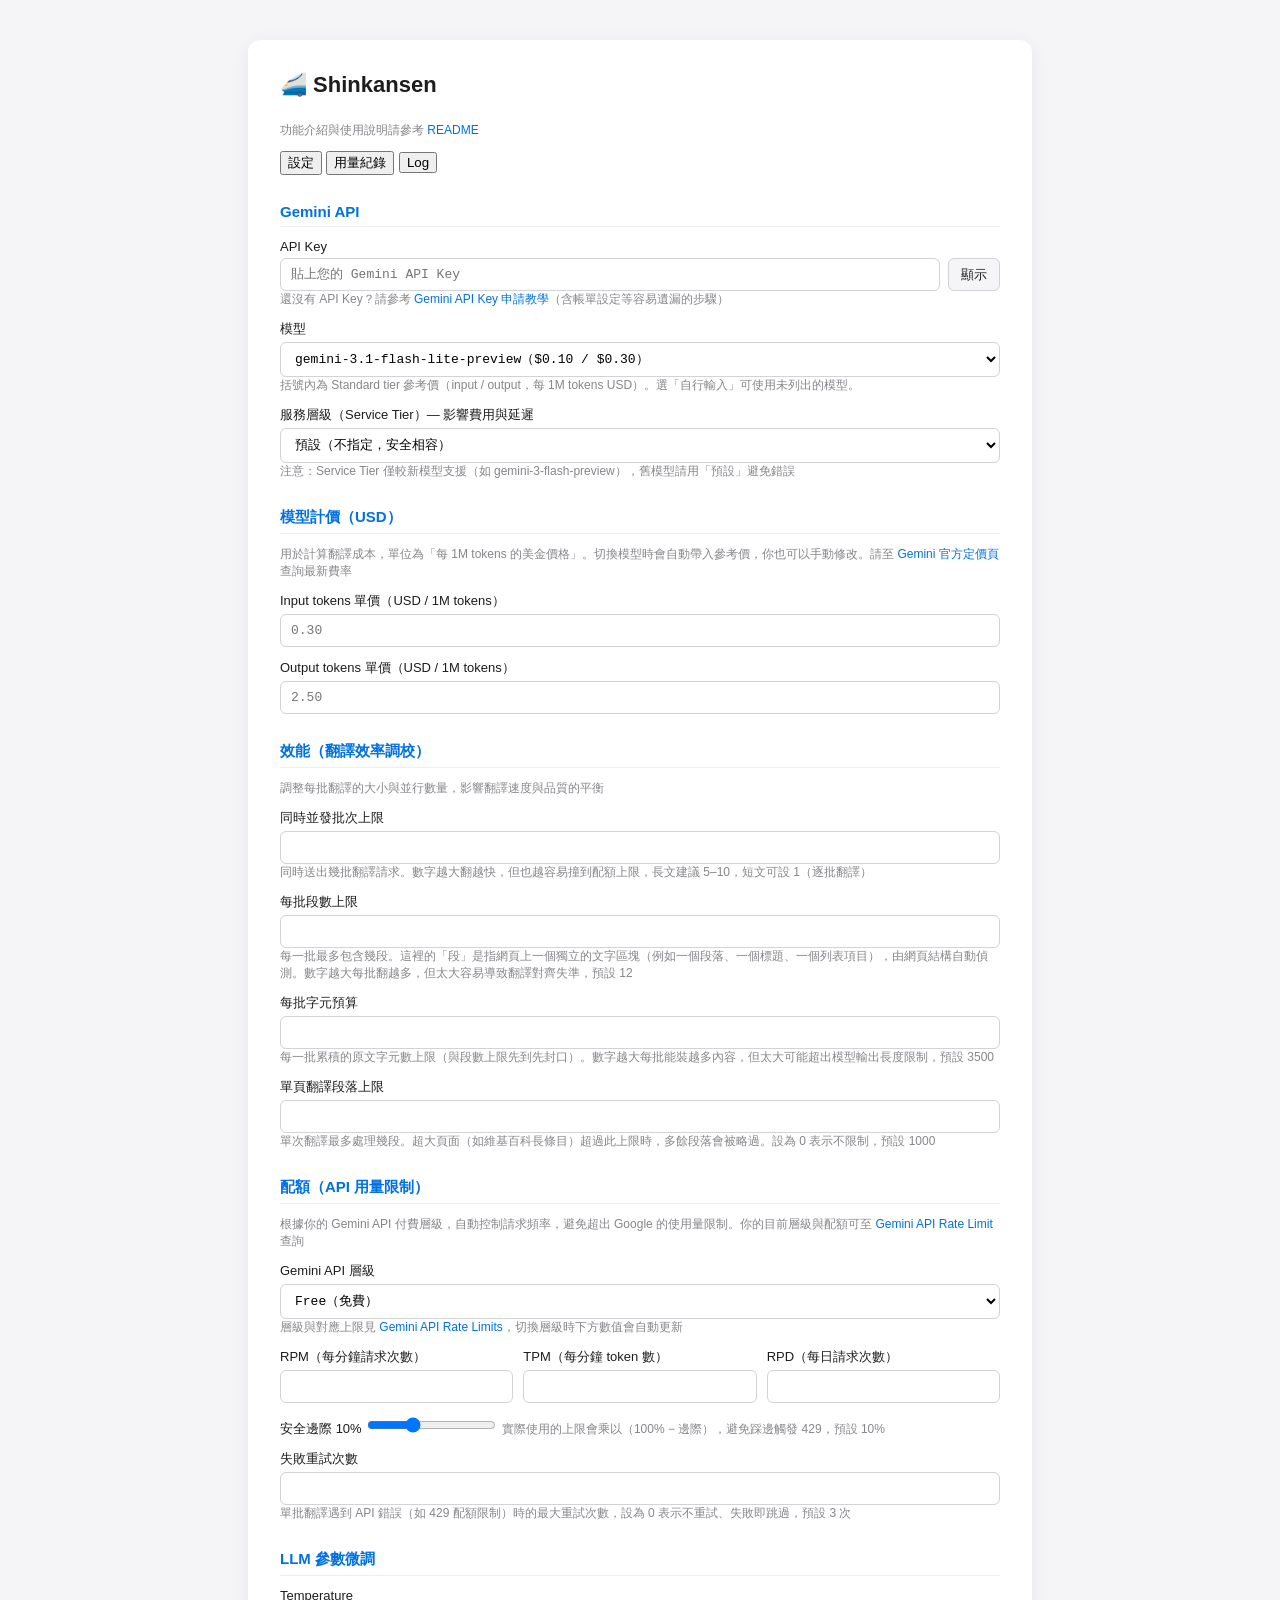
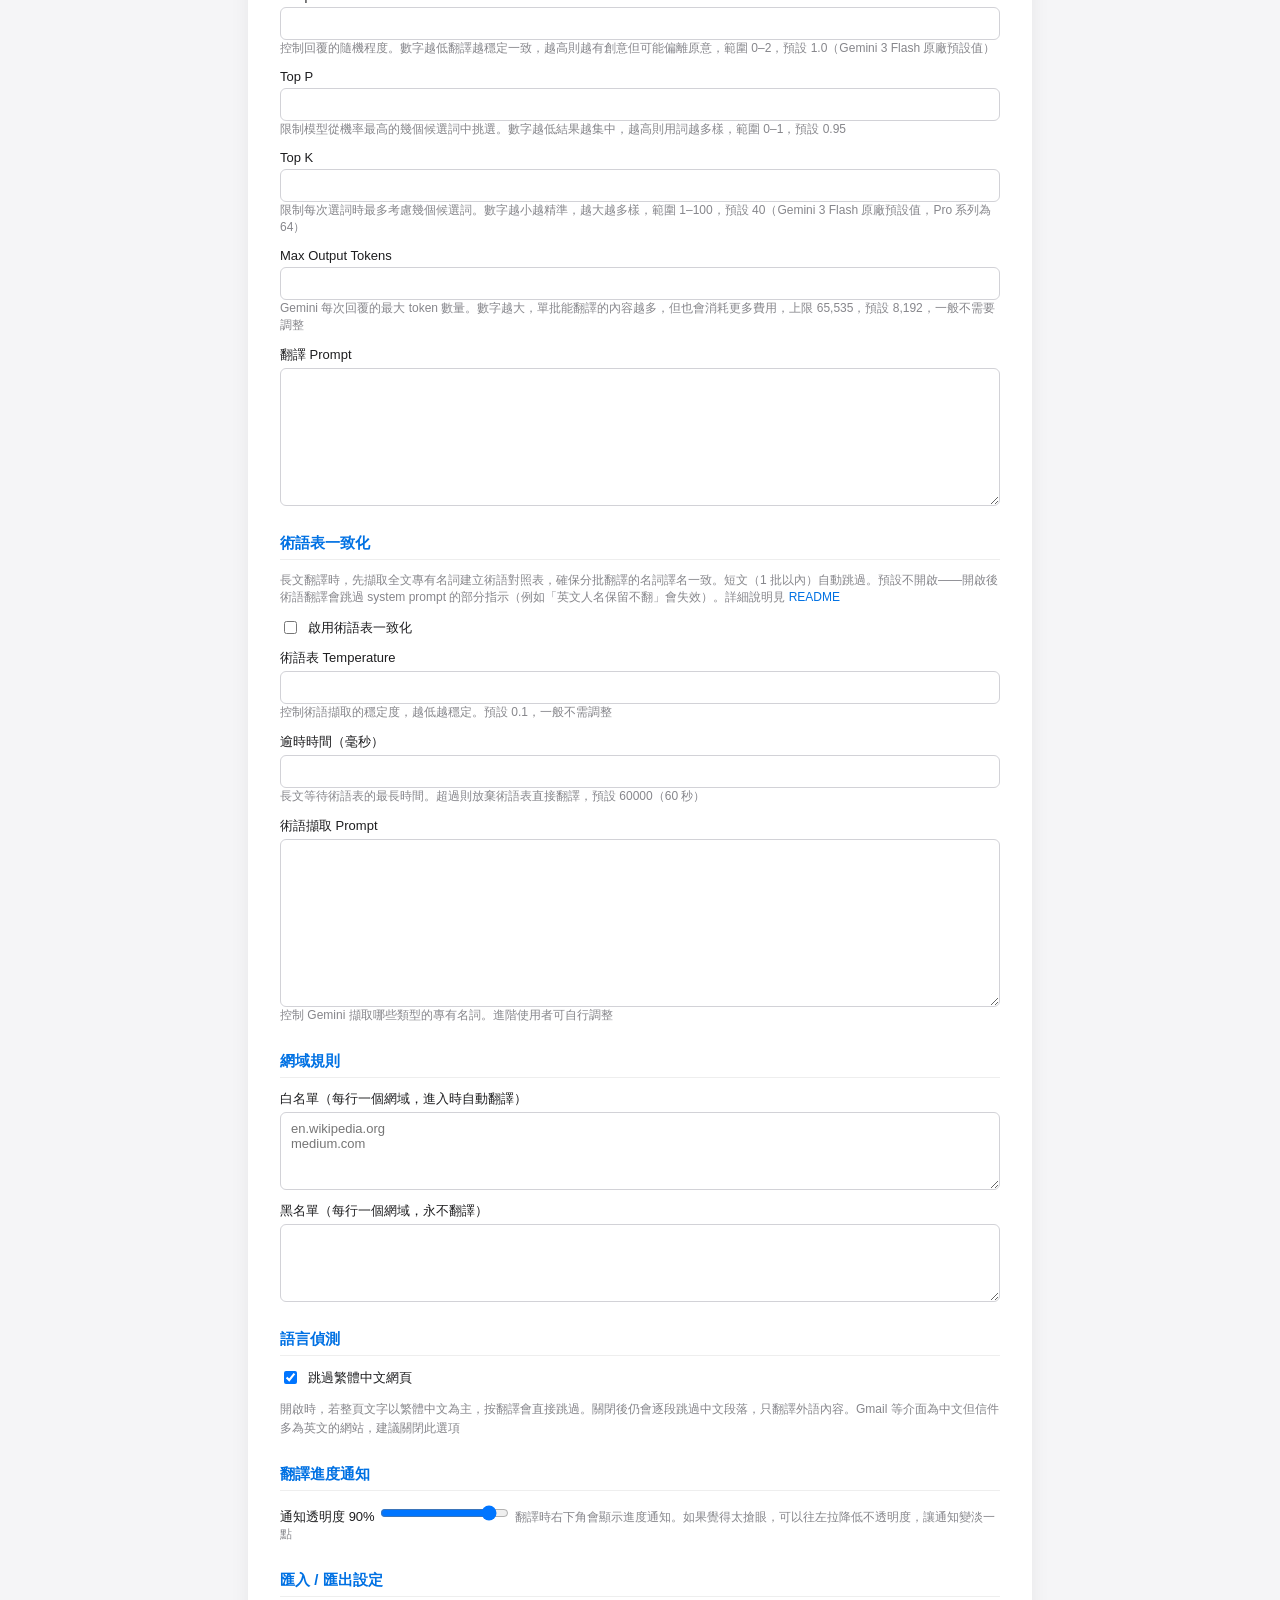
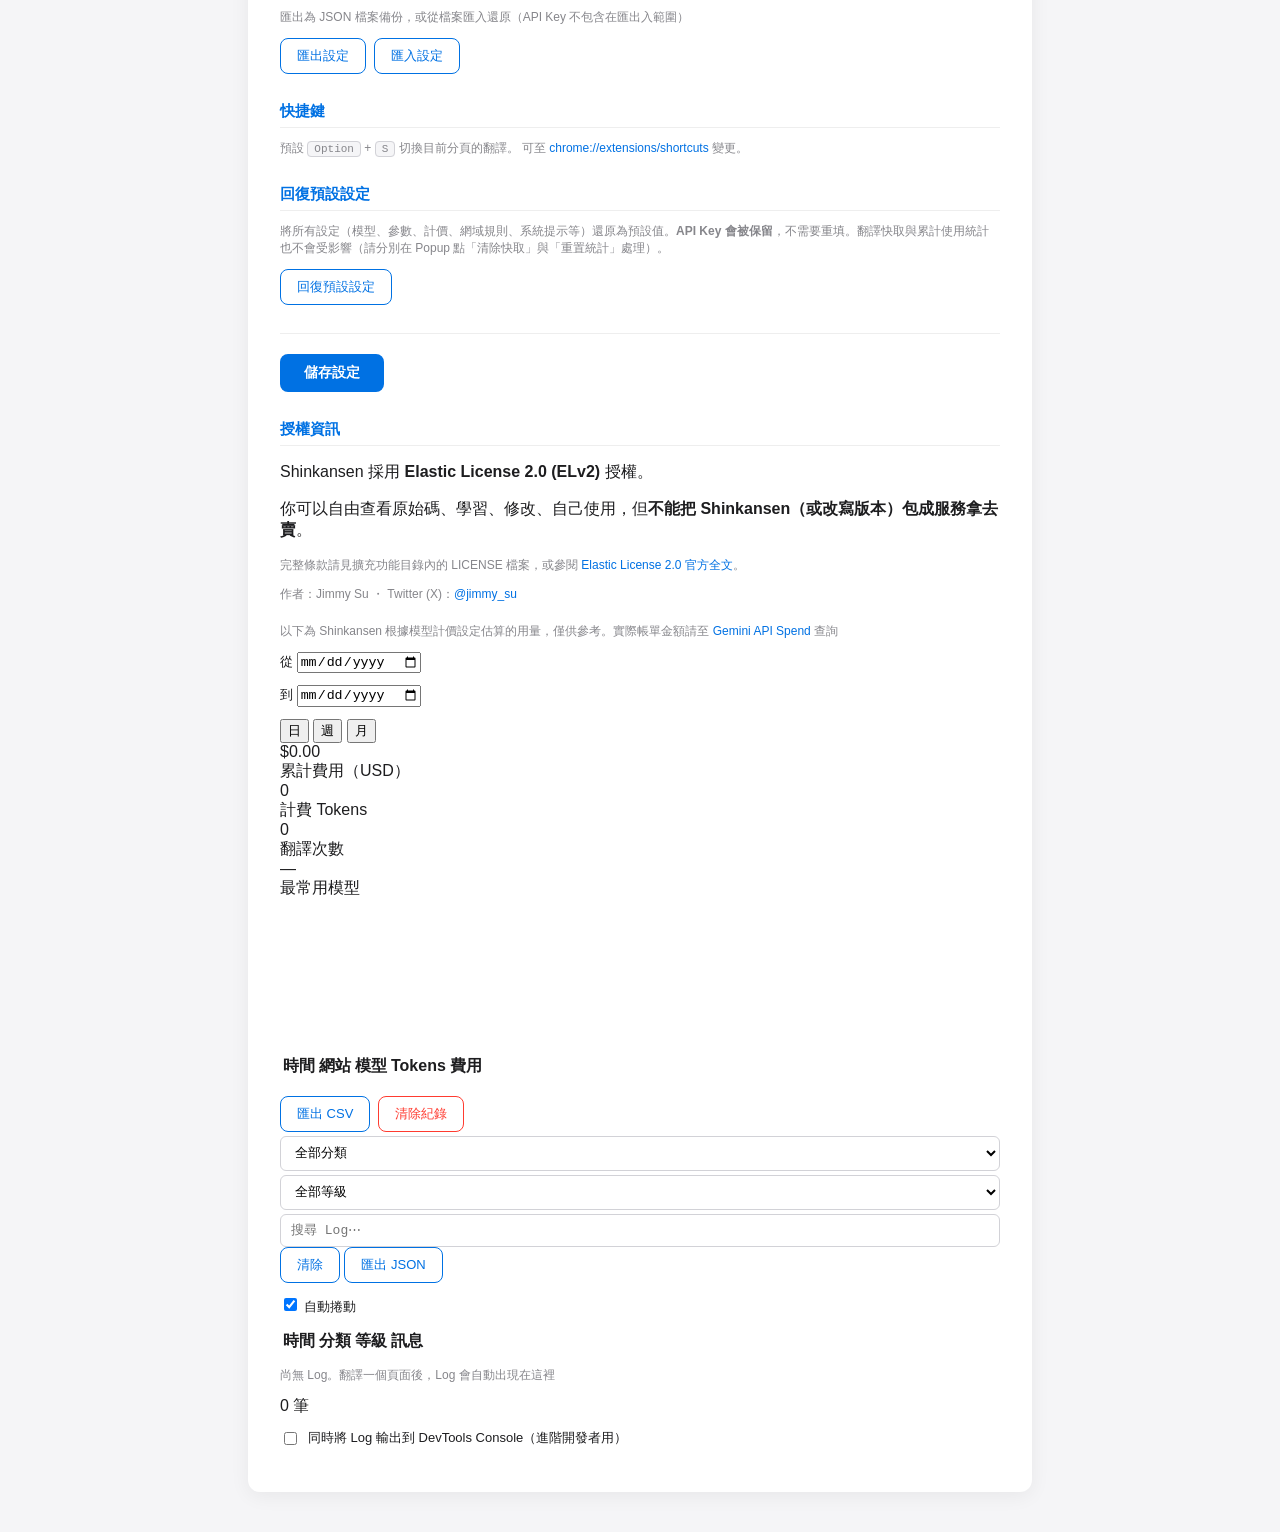
==== commit 059dc73e: "v1.0.27: options glossary disclaimer + README docs expansion Co-Authored-By: Claude Opus 4.6 (1M con" ====
--- a/shinkansen/options/options.html
+++ b/shinkansen/options/options.html
@@ -165,7 +165,7 @@
 
     <section>
       <h2>術語表一致化</h2>
-      <p class="muted">長文翻譯時，先擷取全文專有名詞建立術語對照表，確保分批翻譯的名詞譯名一致。短文（1 批以內）自動跳過。</p>
+      <p class="muted">長文翻譯時，先擷取全文專有名詞建立術語對照表，確保分批翻譯的名詞譯名一致。短文（1 批以內）自動跳過。預設不開啟——開啟後術語翻譯會跳過 system prompt 的部分指示（例如「英文人名保留不翻」會失效）。詳細說明見 <a href="https://github.com/jimmysu0309/shinkansen#術語表一致化" target="_blank" rel="noopener">README</a></p>
       <label class="switch">
         <input type="checkbox" id="glossaryEnabled">
         <span>啟用術語表一致化</span>
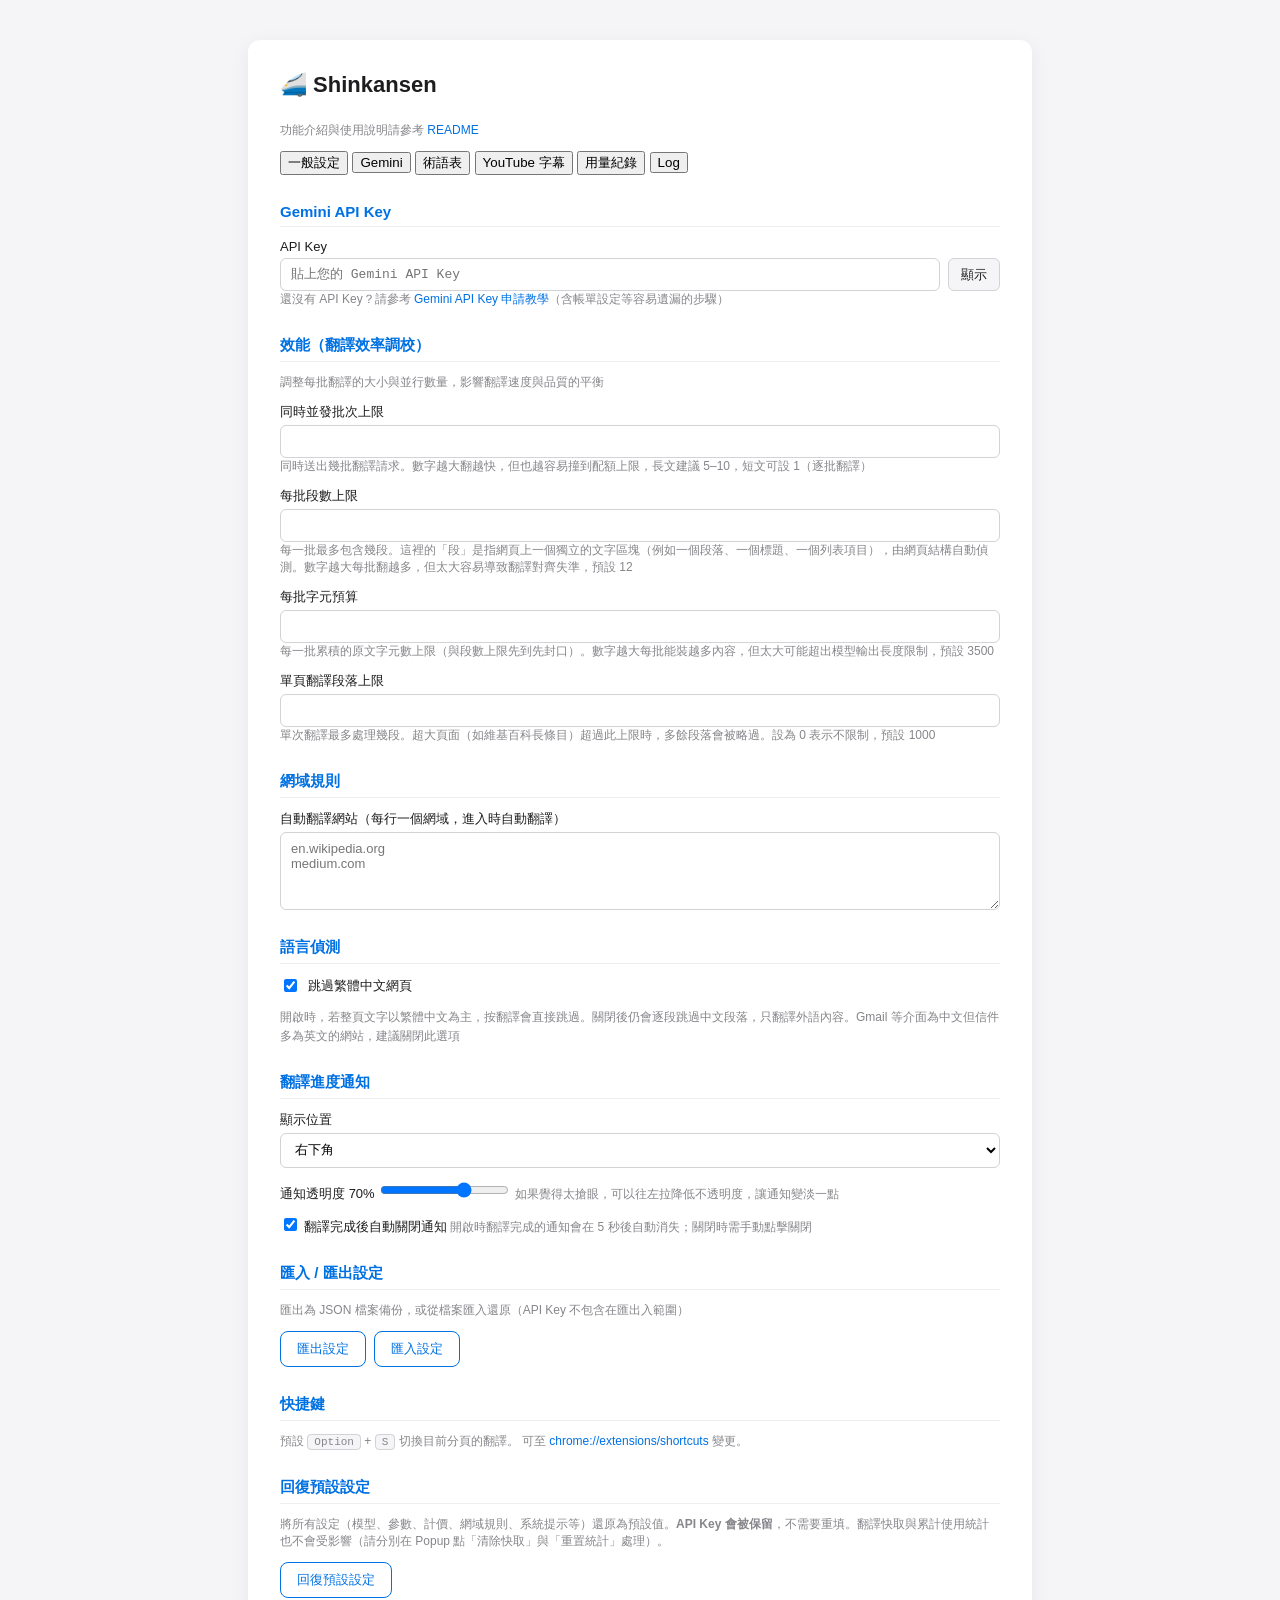
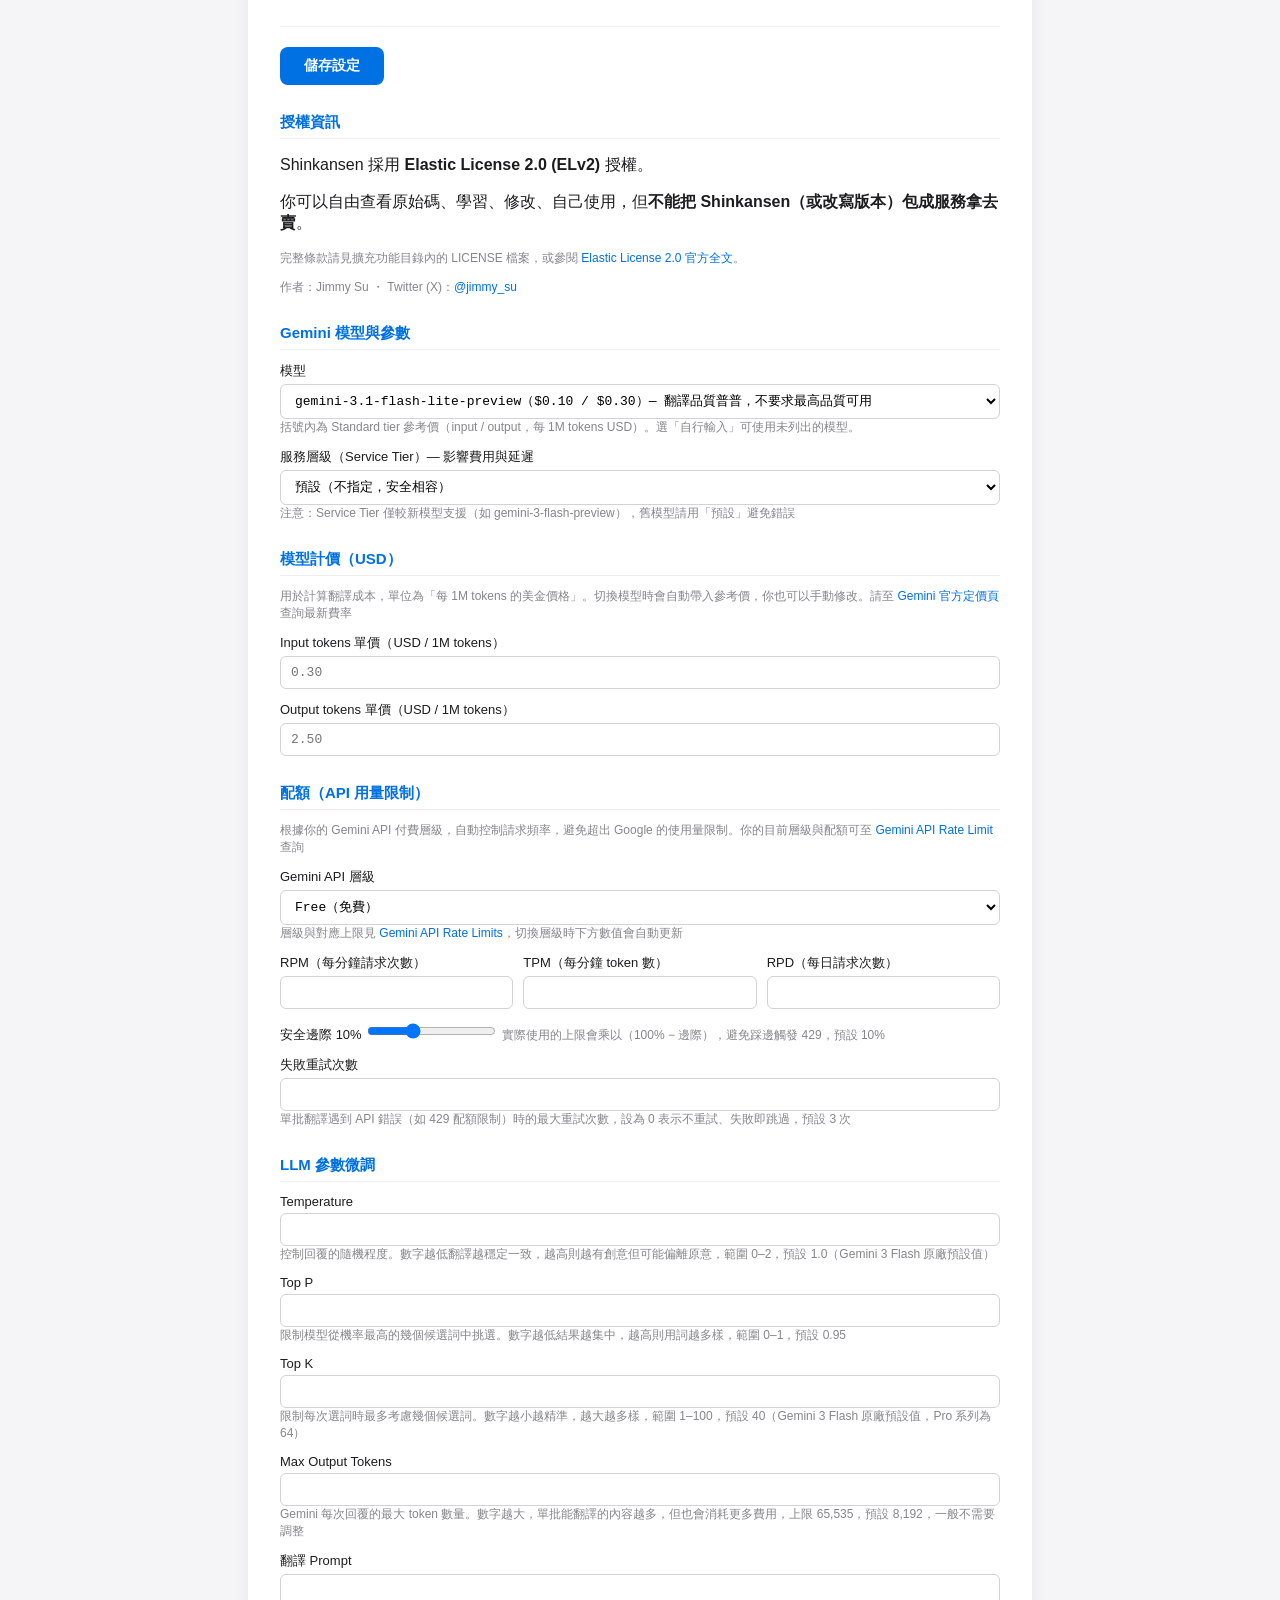
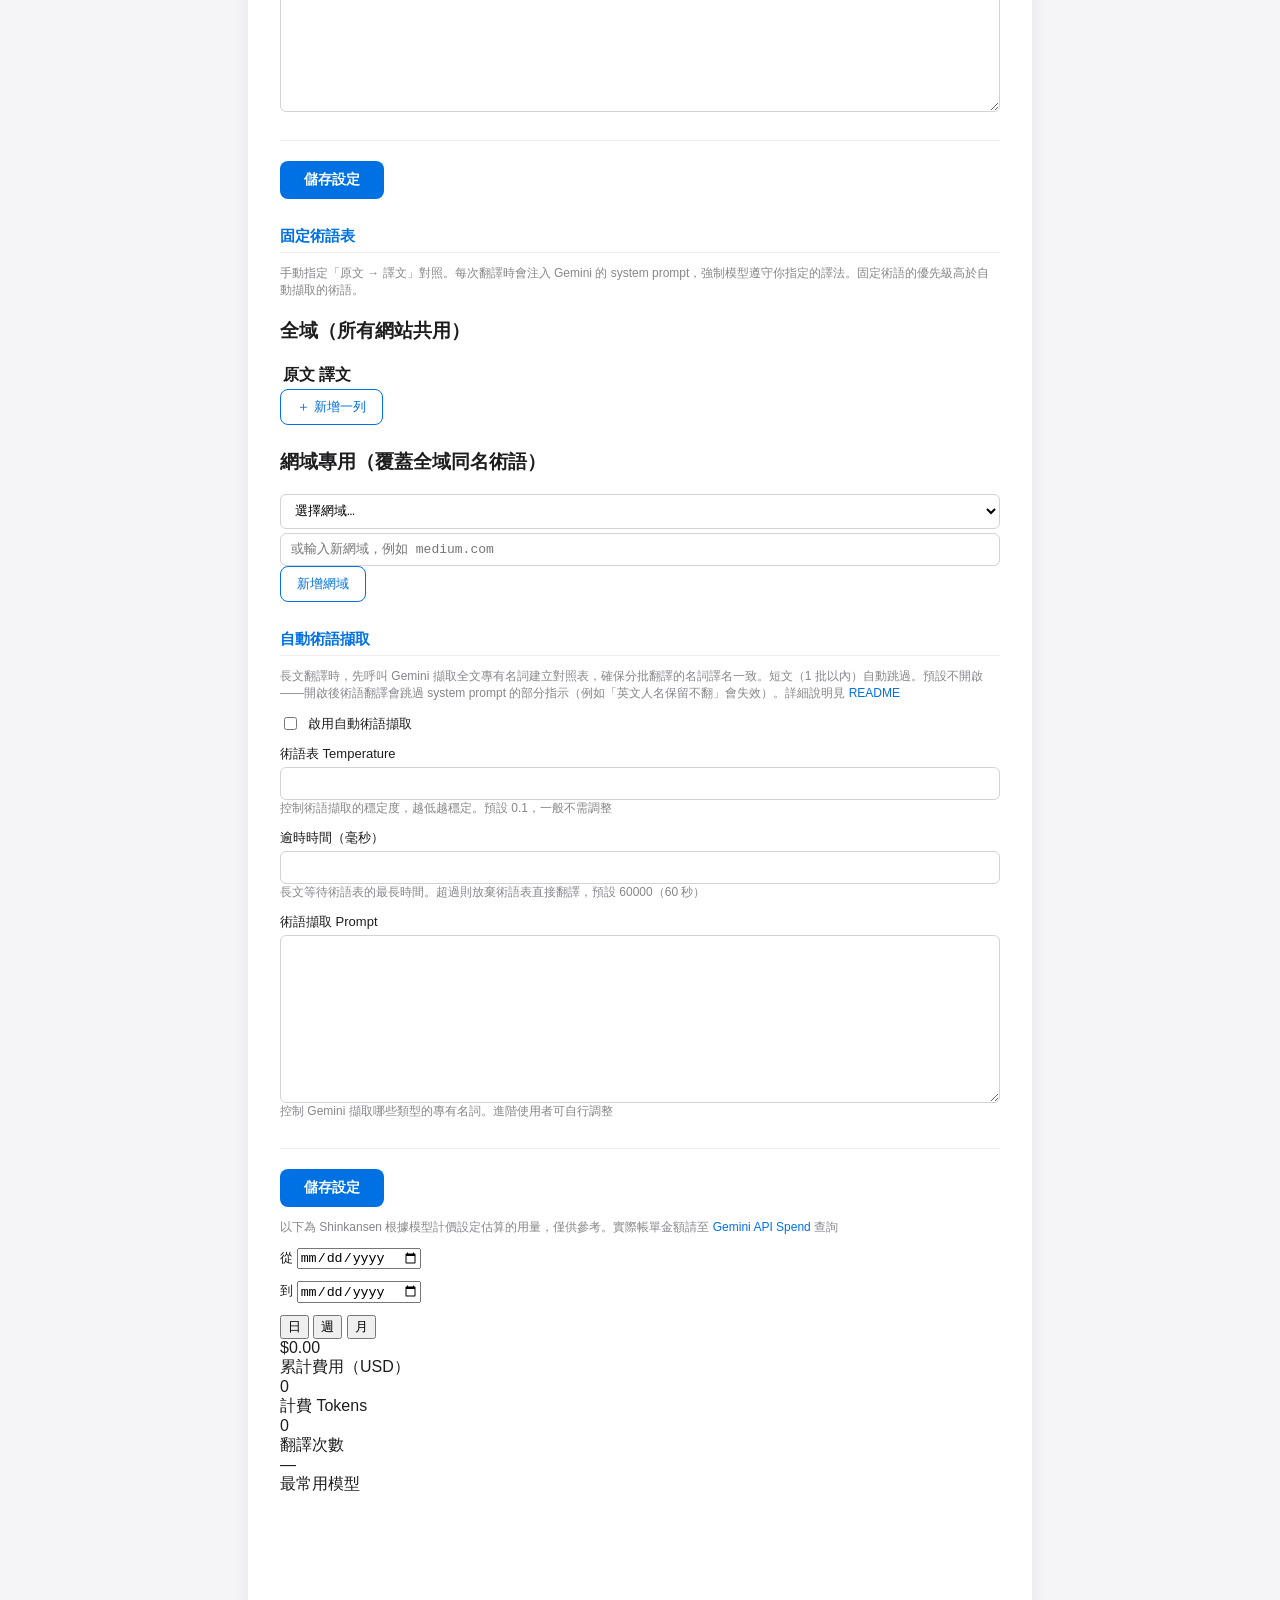
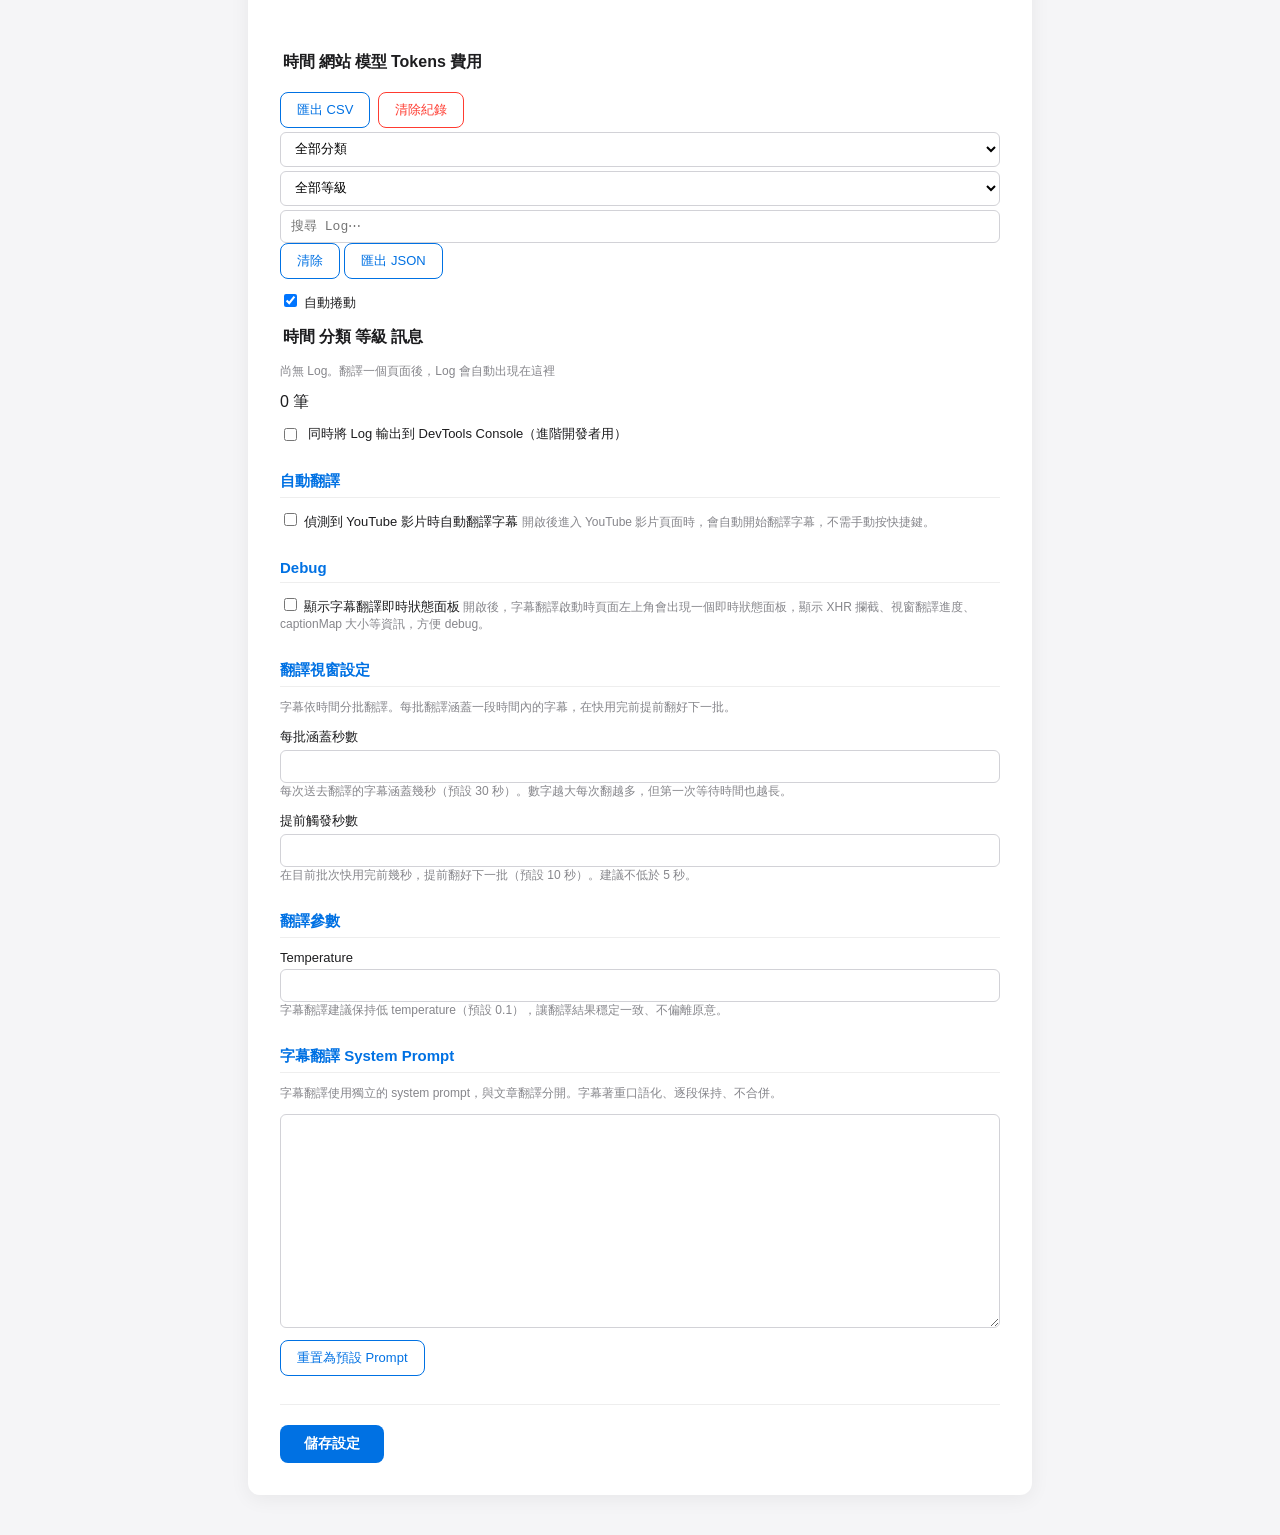
==== commit c64cba78: "v1.2.18 — v1.2.18 修正 JSON3 多行歌詞拆行，對齊 DOM segment 粒度" ====
--- a/shinkansen/options/options.html
+++ b/shinkansen/options/options.html
@@ -13,18 +13,21 @@
     <h1>🚄 Shinkansen</h1>
     <p class="muted">功能介紹與使用說明請參考 <a href="https://github.com/jimmysu0309/shinkansen#readme" target="_blank" rel="noopener">README</a></p>
 
-    <!-- v0.86: Tab 切換列 -->
+    <!-- v0.86: Tab 切換列（v1.0.28: 設定拆為一般設定 + Gemini；v1.0.29: 新增術語表） -->
     <nav class="tab-bar">
-      <button class="tab-btn active" data-tab="settings">設定</button>
+      <button class="tab-btn active" data-tab="settings">一般設定</button>
+      <button class="tab-btn" data-tab="gemini">Gemini</button>
+      <button class="tab-btn" data-tab="glossary">術語表</button>
+      <button class="tab-btn" data-tab="youtube">YouTube 字幕</button>
       <button class="tab-btn" data-tab="usage">用量紀錄</button>
       <button class="tab-btn" data-tab="log">Log</button>
     </nav>
 
-    <!-- ═══ 設定分頁 ═══ -->
+    <!-- ═══ 一般設定分頁 ═══ -->
     <div id="tab-settings" class="tab-panel active">
 
     <section>
-      <h2>Gemini API</h2>
+      <h2>Gemini API Key</h2>
       <label>
         API Key
         <div class="api-key-row">
@@ -33,12 +36,123 @@
         </div>
         <small class="muted">還沒有 API Key？請參考 <a href="https://github.com/jimmysu0309/shinkansen/blob/main/API-KEY-SETUP.md" target="_blank" rel="noopener">Gemini API Key 申請教學</a>（含帳單設定等容易遺漏的步驟）</small>
       </label>
+    </section>
+
+    <section>
+      <h2>效能（翻譯效率調校）</h2>
+      <p class="muted">調整每批翻譯的大小與並行數量，影響翻譯速度與品質的平衡</p>
+      <label>
+        同時並發批次上限
+        <input type="number" id="maxConcurrentBatches" step="1" min="1" max="50">
+        <small class="muted">同時送出幾批翻譯請求。數字越大翻越快，但也越容易撞到配額上限，長文建議 5–10，短文可設 1（逐批翻譯）</small>
+      </label>
+      <label>
+        每批段數上限
+        <input type="number" id="maxUnitsPerBatch" step="1" min="1" max="100">
+        <small class="muted">每一批最多包含幾段。這裡的「段」是指網頁上一個獨立的文字區塊（例如一個段落、一個標題、一個列表項目），由網頁結構自動偵測。數字越大每批翻越多，但太大容易導致翻譯對齊失準，預設 12</small>
+      </label>
+      <label>
+        每批字元預算
+        <input type="number" id="maxCharsPerBatch" step="500" min="500" max="20000">
+        <small class="muted">每一批累積的原文字元數上限（與段數上限先到先封口）。數字越大每批能裝越多內容，但太大可能超出模型輸出長度限制，預設 3500</small>
+      </label>
+      <label>
+        單頁翻譯段落上限
+        <input type="number" id="maxTranslateUnits" step="100" min="0" max="10000">
+        <small class="muted">單次翻譯最多處理幾段。超大頁面（如維基百科長條目）超過此上限時，多餘段落會被略過。設為 0 表示不限制，預設 1000</small>
+      </label>
+    </section>
+
+    <section>
+      <h2>網域規則</h2>
+      <label>
+        自動翻譯網站（每行一個網域，進入時自動翻譯）
+        <textarea id="whitelist" rows="4" placeholder="en.wikipedia.org&#10;medium.com"></textarea>
+      </label>
+    </section>
+
+    <section>
+      <h2>語言偵測</h2>
+      <label class="switch">
+        <input type="checkbox" id="skipTraditionalChinesePage" checked>
+        <span>跳過繁體中文網頁</span>
+      </label>
+      <small class="muted">開啟時，若整頁文字以繁體中文為主，按翻譯會直接跳過。關閉後仍會逐段跳過中文段落，只翻譯外語內容。Gmail 等介面為中文但信件多為英文的網站，建議關閉此選項</small>
+    </section>
+
+    <section>
+      <h2>翻譯進度通知</h2>
+      <label>
+        顯示位置
+        <select id="toastPosition">
+          <option value="bottom-right">右下角</option>
+          <option value="bottom-left">左下角</option>
+          <option value="top-right">右上角</option>
+          <option value="top-left">左上角</option>
+        </select>
+      </label>
+      <label>
+        通知透明度 <span id="toastOpacityLabel">70</span>%
+        <input type="range" id="toastOpacity" min="10" max="100" step="10" value="70">
+        <small class="muted">如果覺得太搶眼，可以往左拉降低不透明度，讓通知變淡一點</small>
+      </label>
+      <label class="toggle">
+        <input type="checkbox" id="toastAutoHide" checked>
+        翻譯完成後自動關閉通知
+        <small class="muted">開啟時翻譯完成的通知會在 5 秒後自動消失；關閉時需手動點擊關閉</small>
+      </label>
+    </section>
+
+    <section>
+      <h2>匯入 / 匯出設定</h2>
+      <p class="muted">匯出為 JSON 檔案備份，或從檔案匯入還原（API Key 不包含在匯出入範圍）</p>
+      <div class="btn-row">
+        <button id="export-settings" class="secondary">匯出設定</button>
+        <button id="import-file" class="secondary">匯入設定</button>
+        <input type="file" id="import-input" accept="application/json" hidden>
+      </div>
+    </section>
+
+    <section>
+      <h2>快捷鍵</h2>
+      <p class="muted">
+        預設 <kbd>Option</kbd> + <kbd>S</kbd> 切換目前分頁的翻譯。
+        可至 <a href="#" id="open-shortcuts">chrome://extensions/shortcuts</a> 變更。
+      </p>
+    </section>
+
+    <section>
+      <h2>回復預設設定</h2>
+      <p class="muted">將所有設定（模型、參數、計價、網域規則、系統提示等）還原為預設值。<strong>API Key 會被保留</strong>，不需要重填。翻譯快取與累計使用統計也不會受影響（請分別在 Popup 點「清除快取」與「重置統計」處理）。</p>
+      <button id="reset-defaults" class="secondary">回復預設設定</button>
+    </section>
+
+    <div class="actions">
+      <button id="save" class="primary">儲存設定</button>
+      <span id="save-status"></span>
+    </div>
+
+    <section class="license-section">
+      <h2>授權資訊</h2>
+      <p>Shinkansen 採用 <strong>Elastic License 2.0 (ELv2)</strong> 授權。</p>
+      <p>你可以自由查看原始碼、學習、修改、自己使用，但<strong>不能把 Shinkansen（或改寫版本）包成服務拿去賣</strong>。</p>
+      <p class="muted">完整條款請見擴充功能目錄內的 LICENSE 檔案，或參閱 <a href="https://www.elastic.co/licensing/elastic-license" target="_blank" rel="noopener">Elastic License 2.0 官方全文</a>。</p>
+      <p class="muted">作者：Jimmy Su ・ Twitter (X)：<a href="https://x.com/jimmy_su" target="_blank" rel="noopener">@jimmy_su</a></p>
+    </section>
+
+    </div><!-- /tab-settings -->
+
+    <!-- ═══ Gemini 分頁（v1.0.28 從設定拆出） ═══ -->
+    <div id="tab-gemini" class="tab-panel">
+
+    <section>
+      <h2>Gemini 模型與參數</h2>
       <label>
         模型
         <select id="model">
-          <option value="gemini-3.1-flash-lite-preview">gemini-3.1-flash-lite-preview（$0.10 / $0.30）</option>
-          <option value="gemini-3-flash-preview">gemini-3-flash-preview（$0.50 / $3.00）</option>
-          <option value="gemini-3.1-pro-preview">gemini-3.1-pro-preview（$2.00 / $12.00）</option>
+          <option value="gemini-3.1-flash-lite-preview">gemini-3.1-flash-lite-preview（$0.10 / $0.30）— 翻譯品質普普，不要求最高品質可用</option>
+          <option value="gemini-3-flash-preview">gemini-3-flash-preview（$0.50 / $3.00）— 推薦選擇，翻譯品質高價格便宜</option>
+          <option value="gemini-3.1-pro-preview">gemini-3.1-pro-preview（$2.00 / $12.00）— Flash 就夠厲害了，中樂透的話我也無法阻止你用這個最頂的</option>
           <option value="__custom__">自行輸入模型 ID…</option>
         </select>
         <div id="custom-model-row" class="custom-model-row" hidden>
@@ -72,31 +186,6 @@
     </section>
 
     <section>
-      <h2>效能（翻譯效率調校）</h2>
-      <p class="muted">調整每批翻譯的大小與並行數量，影響翻譯速度與品質的平衡</p>
-      <label>
-        同時並發批次上限
-        <input type="number" id="maxConcurrentBatches" step="1" min="1" max="50">
-        <small class="muted">同時送出幾批翻譯請求。數字越大翻越快，但也越容易撞到配額上限，長文建議 5–10，短文可設 1（逐批翻譯）</small>
-      </label>
-      <label>
-        每批段數上限
-        <input type="number" id="maxUnitsPerBatch" step="1" min="1" max="100">
-        <small class="muted">每一批最多包含幾段。這裡的「段」是指網頁上一個獨立的文字區塊（例如一個段落、一個標題、一個列表項目），由網頁結構自動偵測。數字越大每批翻越多，但太大容易導致翻譯對齊失準，預設 12</small>
-      </label>
-      <label>
-        每批字元預算
-        <input type="number" id="maxCharsPerBatch" step="500" min="500" max="20000">
-        <small class="muted">每一批累積的原文字元數上限（與段數上限先到先封口）。數字越大每批能裝越多內容，但太大可能超出模型輸出長度限制，預設 3500</small>
-      </label>
-      <label>
-        單頁翻譯段落上限
-        <input type="number" id="maxTranslateUnits" step="100" min="0" max="10000">
-        <small class="muted">單次翻譯最多處理幾段。超大頁面（如維基百科長條目）超過此上限時，多餘段落會被略過。設為 0 表示不限制，預設 1000</small>
-      </label>
-    </section>
-
-    <section>
       <h2>配額（API 用量限制）</h2>
       <p class="muted">根據你的 Gemini API 付費層級，自動控制請求頻率，避免超出 Google 的使用量限制。你的目前層級與配額可至 <a href="https://aistudio.google.com/rate-limit" target="_blank" rel="noopener">Gemini API Rate Limit</a> 查詢</p>
       <label>
@@ -163,12 +252,72 @@
       </label>
     </section>
 
-    <section>
-      <h2>術語表一致化</h2>
-      <p class="muted">長文翻譯時，先擷取全文專有名詞建立術語對照表，確保分批翻譯的名詞譯名一致。短文（1 批以內）自動跳過。預設不開啟——開啟後術語翻譯會跳過 system prompt 的部分指示（例如「英文人名保留不翻」會失效）。詳細說明見 <a href="https://github.com/jimmysu0309/shinkansen#術語表一致化" target="_blank" rel="noopener">README</a></p>
+    <div class="actions">
+      <button id="save-gemini" class="primary">儲存設定</button>
+      <span id="save-gemini-status"></span>
+    </div>
+
+    </div><!-- /tab-gemini -->
+
+    <!-- ═══ 術語表分頁（v1.0.29 新增） ═══ -->
+    <div id="tab-glossary" class="tab-panel">
+
+    <!-- 固定術語表 -->
+    <section>
+      <h2>固定術語表</h2>
+      <p class="muted">手動指定「原文 → 譯文」對照。每次翻譯時會注入 Gemini 的 system prompt，強制模型遵守你指定的譯法。固定術語的優先級高於自動擷取的術語。</p>
+
+      <h3 class="glossary-scope-title">全域（所有網站共用）</h3>
+      <div class="glossary-table-wrapper">
+        <table class="glossary-edit-table" id="fixed-global-table">
+          <thead>
+            <tr>
+              <th>原文</th>
+              <th>譯文</th>
+              <th class="glossary-col-action"></th>
+            </tr>
+          </thead>
+          <tbody id="fixed-global-tbody"></tbody>
+        </table>
+      </div>
+      <button id="fixed-global-add" class="secondary glossary-add-btn">＋ 新增一列</button>
+
+      <h3 class="glossary-scope-title" style="margin-top: 24px;">網域專用（覆蓋全域同名術語）</h3>
+      <div class="glossary-domain-controls">
+        <select id="fixed-domain-select">
+          <option value="">選擇網域…</option>
+        </select>
+        <input type="text" id="fixed-domain-input" placeholder="或輸入新網域，例如 medium.com">
+        <button id="fixed-domain-add-btn" class="secondary">新增網域</button>
+      </div>
+      <div id="fixed-domain-panel" hidden>
+        <div class="glossary-domain-header">
+          <span id="fixed-domain-label" class="glossary-domain-name"></span>
+          <button id="fixed-domain-delete" class="secondary glossary-delete-domain-btn">刪除此網域</button>
+        </div>
+        <div class="glossary-table-wrapper">
+          <table class="glossary-edit-table" id="fixed-domain-table">
+            <thead>
+              <tr>
+                <th>原文</th>
+                <th>譯文</th>
+                <th class="glossary-col-action"></th>
+              </tr>
+            </thead>
+            <tbody id="fixed-domain-tbody"></tbody>
+          </table>
+        </div>
+        <button id="fixed-domain-add-row" class="secondary glossary-add-btn">＋ 新增一列</button>
+      </div>
+    </section>
+
+    <!-- 術語表一致化（自動擷取，從 Gemini Tab 搬來） -->
+    <section>
+      <h2>自動術語擷取</h2>
+      <p class="muted">長文翻譯時，先呼叫 Gemini 擷取全文專有名詞建立對照表，確保分批翻譯的名詞譯名一致。短文（1 批以內）自動跳過。預設不開啟——開啟後術語翻譯會跳過 system prompt 的部分指示（例如「英文人名保留不翻」會失效）。詳細說明見 <a href="https://github.com/jimmysu0309/shinkansen#術語表一致化" target="_blank" rel="noopener">README</a></p>
       <label class="switch">
         <input type="checkbox" id="glossaryEnabled">
-        <span>啟用術語表一致化</span>
+        <span>啟用自動術語擷取</span>
       </label>
       <label>
         術語表 Temperature
@@ -187,74 +336,12 @@
       </label>
     </section>
 
-    <section>
-      <h2>網域規則</h2>
-      <label>
-        白名單（每行一個網域，進入時自動翻譯）
-        <textarea id="whitelist" rows="4" placeholder="en.wikipedia.org&#10;medium.com"></textarea>
-      </label>
-      <label>
-        黑名單（每行一個網域，永不翻譯）
-        <textarea id="blacklist" rows="4"></textarea>
-      </label>
-    </section>
-
-    <section>
-      <h2>語言偵測</h2>
-      <label class="switch">
-        <input type="checkbox" id="skipTraditionalChinesePage" checked>
-        <span>跳過繁體中文網頁</span>
-      </label>
-      <small class="muted">開啟時，若整頁文字以繁體中文為主，按翻譯會直接跳過。關閉後仍會逐段跳過中文段落，只翻譯外語內容。Gmail 等介面為中文但信件多為英文的網站，建議關閉此選項</small>
-    </section>
-
-    <section>
-      <h2>翻譯進度通知</h2>
-      <label>
-        通知透明度 <span id="toastOpacityLabel">90</span>%
-        <input type="range" id="toastOpacity" min="10" max="100" step="10" value="90">
-        <small class="muted">翻譯時右下角會顯示進度通知。如果覺得太搶眼，可以往左拉降低不透明度，讓通知變淡一點</small>
-      </label>
-    </section>
-
-    <section>
-      <h2>匯入 / 匯出設定</h2>
-      <p class="muted">匯出為 JSON 檔案備份，或從檔案匯入還原（API Key 不包含在匯出入範圍）</p>
-      <div class="btn-row">
-        <button id="export-settings" class="secondary">匯出設定</button>
-        <button id="import-file" class="secondary">匯入設定</button>
-        <input type="file" id="import-input" accept="application/json" hidden>
-      </div>
-    </section>
-
-    <section>
-      <h2>快捷鍵</h2>
-      <p class="muted">
-        預設 <kbd>Option</kbd> + <kbd>S</kbd> 切換目前分頁的翻譯。
-        可至 <a href="#" id="open-shortcuts">chrome://extensions/shortcuts</a> 變更。
-      </p>
-    </section>
-
-    <section>
-      <h2>回復預設設定</h2>
-      <p class="muted">將所有設定（模型、參數、計價、網域規則、系統提示等）還原為預設值。<strong>API Key 會被保留</strong>，不需要重填。翻譯快取與累計使用統計也不會受影響（請分別在 Popup 點「清除快取」與「重置統計」處理）。</p>
-      <button id="reset-defaults" class="secondary">回復預設設定</button>
-    </section>
-
     <div class="actions">
-      <button id="save" class="primary">儲存設定</button>
-      <span id="save-status"></span>
+      <button id="save-glossary" class="primary">儲存設定</button>
+      <span id="save-glossary-status"></span>
     </div>
 
-    <section class="license-section">
-      <h2>授權資訊</h2>
-      <p>Shinkansen 採用 <strong>Elastic License 2.0 (ELv2)</strong> 授權。</p>
-      <p>你可以自由查看原始碼、學習、修改、自己使用，但<strong>不能把 Shinkansen（或改寫版本）包成服務拿去賣</strong>。</p>
-      <p class="muted">完整條款請見擴充功能目錄內的 LICENSE 檔案，或參閱 <a href="https://www.elastic.co/licensing/elastic-license" target="_blank" rel="noopener">Elastic License 2.0 官方全文</a>。</p>
-      <p class="muted">作者：Jimmy Su ・ Twitter (X)：<a href="https://x.com/jimmy_su" target="_blank" rel="noopener">@jimmy_su</a></p>
-    </section>
-
-    </div><!-- /tab-settings -->
+    </div><!-- /tab-glossary -->
 
     <!-- ═══ 用量紀錄分頁 ═══ -->
     <div id="tab-usage" class="tab-panel">
@@ -390,6 +477,67 @@
 
     </div><!-- /tab-log -->
 
+    <!-- ═══ YouTube 字幕分頁（v1.2.11 新增） ═══ -->
+    <div id="tab-youtube" class="tab-panel">
+
+    <section>
+      <h2>自動翻譯</h2>
+      <label class="checkbox-label">
+        <input type="checkbox" id="ytAutoTranslate">
+        偵測到 YouTube 影片時自動翻譯字幕
+        <small class="muted">開啟後進入 YouTube 影片頁面時，會自動開始翻譯字幕，不需手動按快捷鍵。</small>
+      </label>
+    </section>
+
+    <section>
+      <h2>Debug</h2>
+      <label class="checkbox-label">
+        <input type="checkbox" id="ytDebugToast">
+        顯示字幕翻譯即時狀態面板
+        <small class="muted">開啟後，字幕翻譯啟動時頁面左上角會出現一個即時狀態面板，顯示 XHR 攔截、視窗翻譯進度、captionMap 大小等資訊，方便 debug。</small>
+      </label>
+    </section>
+
+    <section>
+      <h2>翻譯視窗設定</h2>
+      <p class="muted">字幕依時間分批翻譯。每批翻譯涵蓋一段時間內的字幕，在快用完前提前翻好下一批。</p>
+      <label>
+        每批涵蓋秒數
+        <input type="number" id="ytWindowSizeS" step="5" min="10" max="120">
+        <small class="muted">每次送去翻譯的字幕涵蓋幾秒（預設 30 秒）。數字越大每次翻越多，但第一次等待時間也越長。</small>
+      </label>
+      <label>
+        提前觸發秒數
+        <input type="number" id="ytLookaheadS" step="1" min="3" max="30">
+        <small class="muted">在目前批次快用完前幾秒，提前翻好下一批（預設 10 秒）。建議不低於 5 秒。</small>
+      </label>
+    </section>
+
+    <section>
+      <h2>翻譯參數</h2>
+      <label>
+        Temperature
+        <input type="number" id="ytTemperature" step="0.05" min="0" max="2">
+        <small class="muted">字幕翻譯建議保持低 temperature（預設 0.1），讓翻譯結果穩定一致、不偏離原意。</small>
+      </label>
+    </section>
+
+    <section>
+      <h2>字幕翻譯 System Prompt</h2>
+      <p class="muted">字幕翻譯使用獨立的 system prompt，與文章翻譯分開。字幕著重口語化、逐段保持、不合併。</p>
+      <label>
+        <textarea id="ytSystemPrompt" rows="14" style="font-family: monospace; font-size: 12px;"></textarea>
+      </label>
+      <button type="button" id="yt-reset-prompt" class="secondary">重置為預設 Prompt</button>
+    </section>
+
+    <div class="actions">
+      <button id="save-youtube" class="primary">儲存設定</button>
+      <span id="save-youtube-status"></span>
+    </div>
+
+    </div><!-- /tab-youtube -->
+
   </div>
 
   <script src="../lib/vendor/chart.min.js"></script>
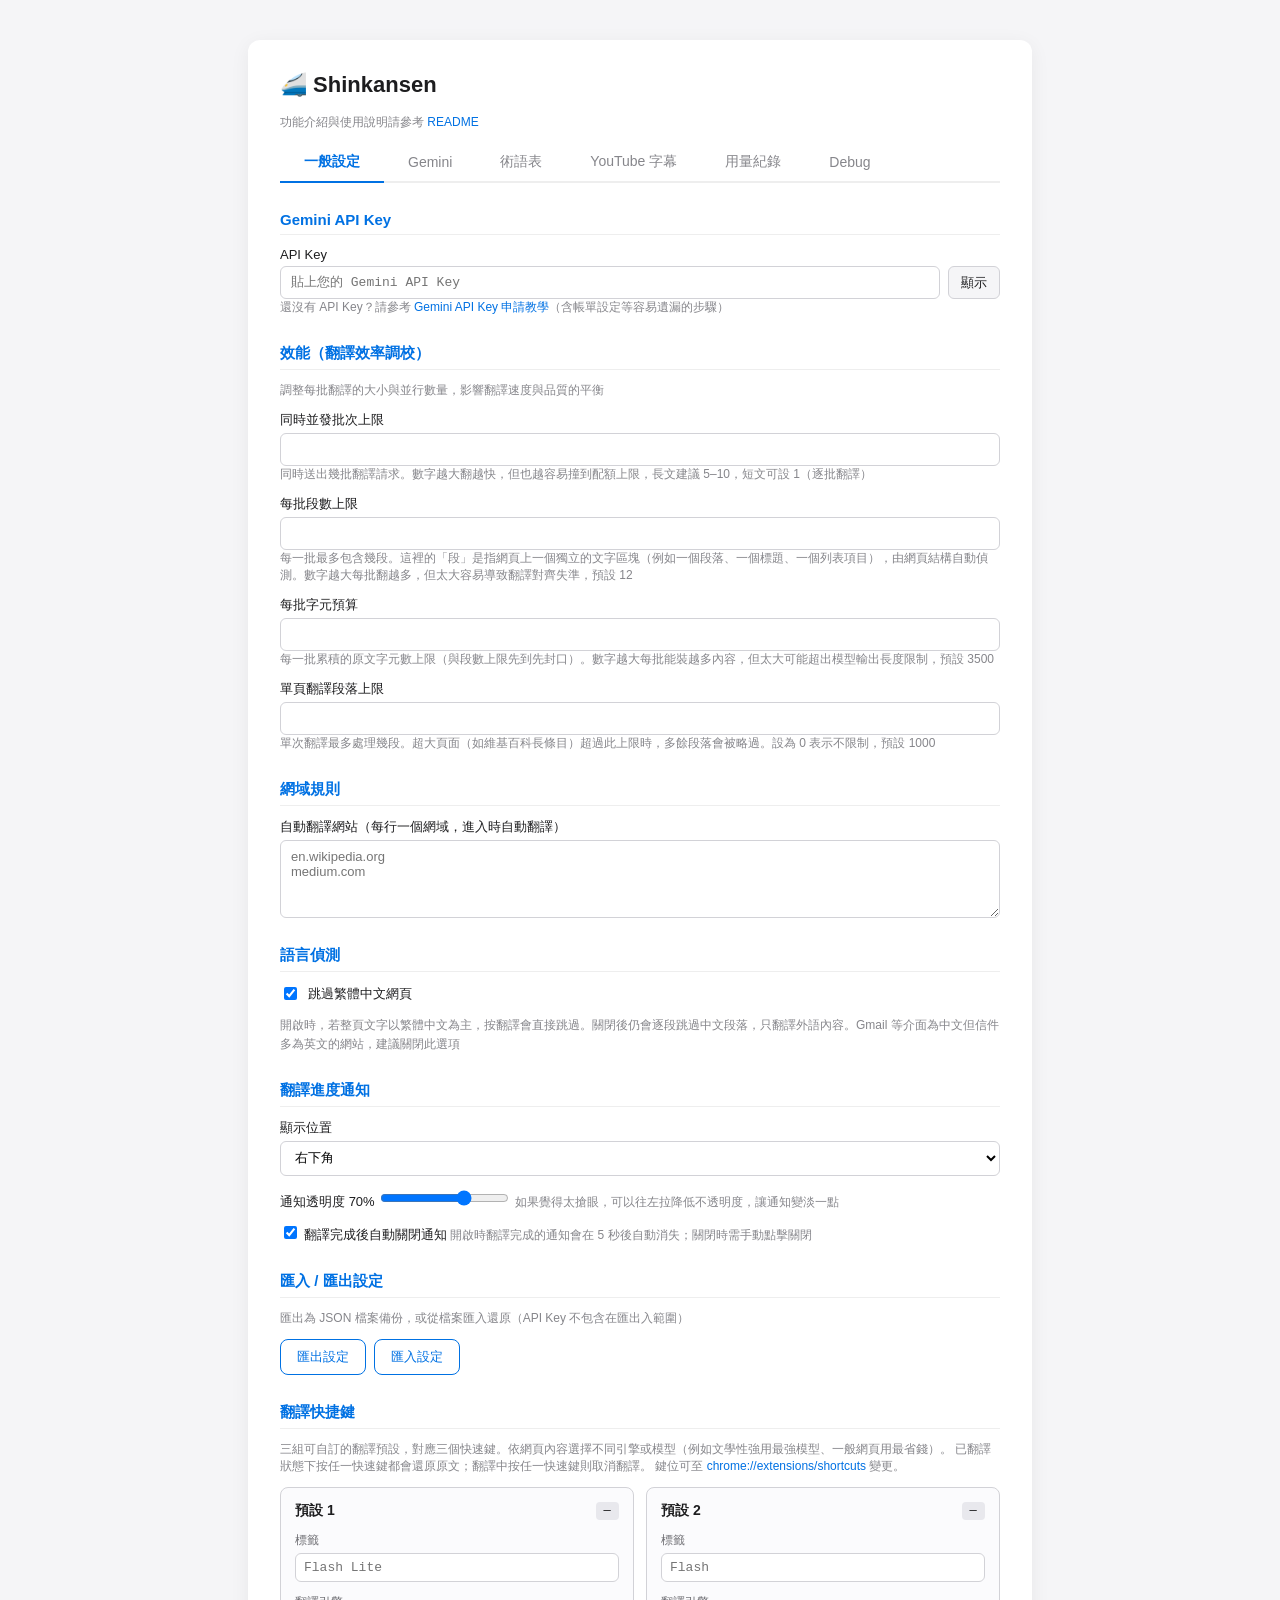
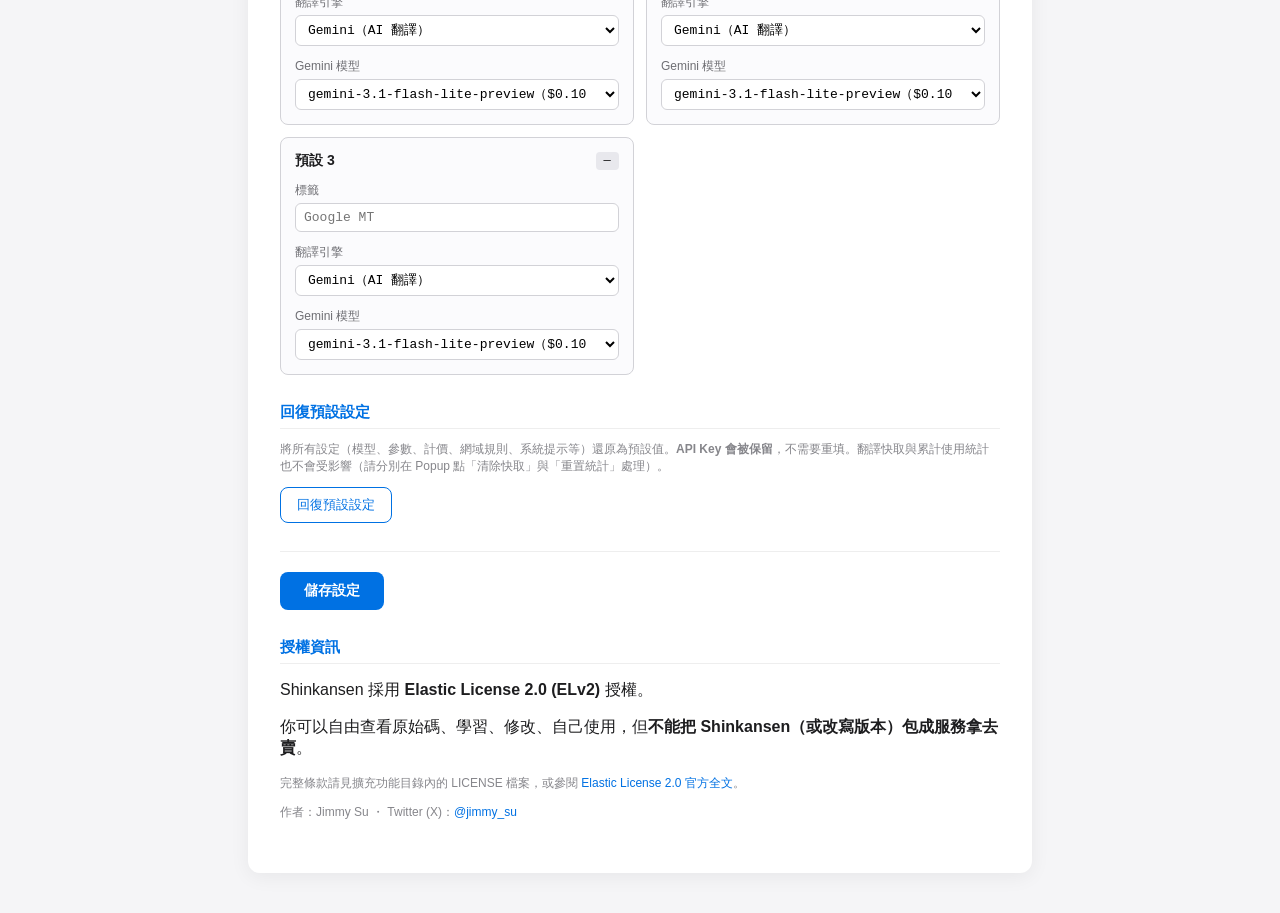
==== commit 3fa64e5b: "v1.4.13 — options 頁三張 preset card + popup 快捷鍵 hint 修正 + loading toast 顯示 model label + YouTube 字幕 to" ====
--- a/shinkansen/options/options.html
+++ b/shinkansen/options/options.html
@@ -20,7 +20,7 @@
       <button class="tab-btn" data-tab="glossary">術語表</button>
       <button class="tab-btn" data-tab="youtube">YouTube 字幕</button>
       <button class="tab-btn" data-tab="usage">用量紀錄</button>
-      <button class="tab-btn" data-tab="log">Log</button>
+      <button class="tab-btn" data-tab="log">Debug</button>
     </nav>
 
     <!-- ═══ 一般設定分頁 ═══ -->
@@ -114,11 +114,91 @@
     </section>
 
     <section>
-      <h2>快捷鍵</h2>
+      <h2>翻譯快捷鍵</h2>
       <p class="muted">
-        預設 <kbd>Option</kbd> + <kbd>S</kbd> 切換目前分頁的翻譯。
-        可至 <a href="#" id="open-shortcuts">chrome://extensions/shortcuts</a> 變更。
+        三組可自訂的翻譯預設，對應三個快速鍵。依網頁內容選擇不同引擎或模型（例如文學性強用最強模型、一般網頁用最省錢）。
+        已翻譯狀態下按任一快速鍵都會還原原文；翻譯中按任一快速鍵則取消翻譯。
+        鍵位可至 <a href="#" id="open-shortcuts">chrome://extensions/shortcuts</a> 變更。
       </p>
+      <div class="preset-cards">
+        <div class="preset-card" data-slot="1">
+          <div class="preset-card-header">
+            <strong>預設 1</strong>
+            <span class="preset-key" id="preset-key-1">—</span>
+          </div>
+          <label>
+            標籤
+            <input type="text" id="preset-label-1" maxlength="12" placeholder="Flash Lite">
+          </label>
+          <label>
+            翻譯引擎
+            <select id="preset-engine-1">
+              <option value="gemini">Gemini（AI 翻譯）</option>
+              <option value="google">Google Translate（免費機器翻譯）</option>
+            </select>
+          </label>
+          <label class="preset-model-label" id="preset-model-row-1">
+            Gemini 模型
+            <select id="preset-model-1">
+              <option value="gemini-3.1-flash-lite-preview">gemini-3.1-flash-lite-preview（$0.10 / $0.30）</option>
+              <option value="gemini-3-flash-preview">gemini-3-flash-preview（$0.50 / $3.00）</option>
+              <option value="gemini-3.1-pro-preview">gemini-3.1-pro-preview（$2.00 / $12.00）</option>
+            </select>
+          </label>
+        </div>
+
+        <div class="preset-card" data-slot="2">
+          <div class="preset-card-header">
+            <strong>預設 2</strong>
+            <span class="preset-key" id="preset-key-2">—</span>
+          </div>
+          <label>
+            標籤
+            <input type="text" id="preset-label-2" maxlength="12" placeholder="Flash">
+          </label>
+          <label>
+            翻譯引擎
+            <select id="preset-engine-2">
+              <option value="gemini">Gemini（AI 翻譯）</option>
+              <option value="google">Google Translate（免費機器翻譯）</option>
+            </select>
+          </label>
+          <label class="preset-model-label" id="preset-model-row-2">
+            Gemini 模型
+            <select id="preset-model-2">
+              <option value="gemini-3.1-flash-lite-preview">gemini-3.1-flash-lite-preview（$0.10 / $0.30）</option>
+              <option value="gemini-3-flash-preview">gemini-3-flash-preview（$0.50 / $3.00）</option>
+              <option value="gemini-3.1-pro-preview">gemini-3.1-pro-preview（$2.00 / $12.00）</option>
+            </select>
+          </label>
+        </div>
+
+        <div class="preset-card" data-slot="3">
+          <div class="preset-card-header">
+            <strong>預設 3</strong>
+            <span class="preset-key" id="preset-key-3">—</span>
+          </div>
+          <label>
+            標籤
+            <input type="text" id="preset-label-3" maxlength="12" placeholder="Google MT">
+          </label>
+          <label>
+            翻譯引擎
+            <select id="preset-engine-3">
+              <option value="gemini">Gemini（AI 翻譯）</option>
+              <option value="google">Google Translate（免費機器翻譯）</option>
+            </select>
+          </label>
+          <label class="preset-model-label" id="preset-model-row-3">
+            Gemini 模型
+            <select id="preset-model-3">
+              <option value="gemini-3.1-flash-lite-preview">gemini-3.1-flash-lite-preview（$0.10 / $0.30）</option>
+              <option value="gemini-3-flash-preview">gemini-3-flash-preview（$0.50 / $3.00）</option>
+              <option value="gemini-3.1-pro-preview">gemini-3.1-pro-preview（$2.00 / $12.00）</option>
+            </select>
+          </label>
+        </div>
+      </div>
     </section>
 
     <section>
@@ -352,17 +432,24 @@
       <div class="usage-controls">
         <label class="usage-date-label">
           從
-          <input type="date" id="usage-from">
+          <input type="datetime-local" id="usage-from">
         </label>
         <label class="usage-date-label">
           到
-          <input type="date" id="usage-to">
+          <input type="datetime-local" id="usage-to">
         </label>
         <div class="usage-granularity">
           <button class="gran-btn active" data-gran="day">日</button>
           <button class="gran-btn" data-gran="week">週</button>
           <button class="gran-btn" data-gran="month">月</button>
         </div>
+      </div>
+      <!-- v1.2.60: 搜尋框（比對標題 / 網址 / 網域）；v1.3.2: 加入模型篩選 -->
+      <div class="usage-search-row">
+        <input type="text" id="usage-search" placeholder="搜尋標題、網址或網域…" autocomplete="off">
+        <select id="usage-model-filter">
+          <option value="">全部模型</option>
+        </select>
       </div>
 
       <!-- 彙總卡片 -->
@@ -415,10 +502,32 @@
 
     </div><!-- /tab-usage -->
 
-    <!-- ═══ Log 分頁 ═══ -->
+    <!-- ═══ Debug 分頁 ═══ -->
     <div id="tab-log" class="tab-panel">
 
-      <!-- 工具列 -->
+      <!-- YouTube 字幕 Debug 設定（v1.2.49 從 YouTube 字幕分頁移入） -->
+      <section>
+        <h2>YouTube 字幕</h2>
+        <label class="checkbox-label">
+          <input type="checkbox" id="ytDebugToast">
+          <div class="checkbox-body">
+            顯示字幕翻譯即時狀態面板
+            <small class="muted">開啟後，字幕翻譯啟動時頁面左上角會出現一個即時狀態面板，顯示 buffer、batch API 耗時、captionMap 大小等診斷資訊。各欄位含意詳見 <a href="https://github.com/jimmysu0309/shinkansen/blob/main/DEBUG-BOARD.md" target="_blank" rel="noopener">DEBUG-BOARD.md</a>。</small>
+          </div>
+        </label>
+        <label class="checkbox-label">
+          <input type="checkbox" id="ytOnTheFly">
+          <div class="checkbox-body">
+            啟用 On-the-fly 備援翻譯
+            <small class="muted">開啟後，當字幕出現時若尚未預翻（captionMap 未命中），會即時送 API 翻譯。使用較慢的模型（如 Flash Lite）時建議關閉，避免即時翻譯請求阻塞預翻進度。預設關閉。</small>
+          </div>
+        </label>
+      </section>
+
+      <!-- Log 記錄 -->
+      <section>
+        <h2>Log 記錄</h2>
+      </section>
       <div class="log-toolbar">
         <select id="log-category-filter">
           <option value="">全部分類</option>
@@ -475,26 +584,33 @@
         </label>
       </div>
 
+      <button id="save-debug" class="primary">儲存設定</button>
+      <span id="save-debug-status"></span>
+
     </div><!-- /tab-log -->
 
     <!-- ═══ YouTube 字幕分頁（v1.2.11 新增） ═══ -->
     <div id="tab-youtube" class="tab-panel">
+
+    <!-- v1.4.0: 字幕翻譯引擎選擇 -->
+    <section>
+      <h2>翻譯引擎</h2>
+      <label>
+        引擎
+        <select id="ytEngine">
+          <option value="gemini">Gemini（預設，品質較高，需要 API Key）</option>
+          <option value="google">Google Translate（免費，速度較快，不需 API Key）</option>
+        </select>
+        <small class="muted">選擇 Google Translate 時，下方模型、計價、Prompt 設定均不作用（Google MT 不支援自訂 Prompt）。</small>
+      </label>
+    </section>
 
     <section>
       <h2>自動翻譯</h2>
       <label class="checkbox-label">
         <input type="checkbox" id="ytAutoTranslate">
         偵測到 YouTube 影片時自動翻譯字幕
-        <small class="muted">開啟後進入 YouTube 影片頁面時，會自動開始翻譯字幕，不需手動按快捷鍵。</small>
-      </label>
-    </section>
-
-    <section>
-      <h2>Debug</h2>
-      <label class="checkbox-label">
-        <input type="checkbox" id="ytDebugToast">
-        顯示字幕翻譯即時狀態面板
-        <small class="muted">開啟後，字幕翻譯啟動時頁面左上角會出現一個即時狀態面板，顯示 XHR 攔截、視窗翻譯進度、captionMap 大小等資訊，方便 debug。</small>
+        <small class="muted">開啟後進入 YouTube 影片頁面時，會自動開始翻譯字幕，不需手動在 Popup 開啟開關。</small>
       </label>
     </section>
 
@@ -513,12 +629,36 @@
       </label>
     </section>
 
+    <!-- v1.2.39: 字幕獨立模型設定 -->
+    <section>
+      <h2>翻譯模型</h2>
+      <p class="muted">括號為 Standard tier 參考價（input / output，每 1M tokens USD）。</p>
+      <label>
+        模型
+        <select id="ytModel">
+          <option value="">（與文章翻譯相同）</option>
+          <option value="gemini-3.1-flash-lite-preview">gemini-3.1-flash-lite-preview（$0.10 / $0.30）— 便宜，字幕品質足夠</option>
+          <option value="gemini-3-flash-preview">gemini-3-flash-preview（$0.50 / $3.00）— 推薦</option>
+          <option value="gemini-3.1-pro-preview">gemini-3.1-pro-preview（$2.00 / $12.00）— 大炮打小鳥，不推薦</option>
+        </select>
+        <small class="muted">選擇模型後，下方計價會自動帶入參考價；你也可以手動修改。</small>
+      </label>
+      <label>
+        字幕 Input 單價（USD / 1M tokens）
+        <input type="number" id="ytInputPerMTok" step="0.01" min="0" placeholder="（與文章翻譯相同）">
+        <small class="muted">空白表示使用與文章翻譯相同的計價，不需重複設定。</small>
+      </label>
+      <label>
+        字幕 Output 單價（USD / 1M tokens）
+        <input type="number" id="ytOutputPerMTok" step="0.01" min="0" placeholder="（與文章翻譯相同）">
+      </label>
+    </section>
+
     <section>
       <h2>翻譯參數</h2>
       <label>
         Temperature
         <input type="number" id="ytTemperature" step="0.05" min="0" max="2">
-        <small class="muted">字幕翻譯建議保持低 temperature（預設 0.1），讓翻譯結果穩定一致、不偏離原意。</small>
       </label>
     </section>
 
--- a/shinkansen/options/options.css
+++ b/shinkansen/options/options.css
@@ -14,7 +14,7 @@
   box-shadow: 0 4px 20px rgba(0,0,0,.06);
 }
 
-h1 { margin: 0 0 24px; font-size: 22px; }
+h1 { margin: 0 0 16px; font-size: 22px; }
 h2 { margin: 28px 0 12px; font-size: 15px; color: #0071e3; border-bottom: 1px solid #eee; padding-bottom: 6px; }
 
 section { margin-bottom: 20px; }
@@ -28,9 +28,15 @@
 
 label.switch { display: flex; align-items: center; gap: 8px; }
 
+label.checkbox-label { display: flex; align-items: flex-start; gap: 8px; cursor: pointer; margin: 10px 0; }
+label.checkbox-label input[type="checkbox"] { margin-top: 2px; flex-shrink: 0; }
+.checkbox-body { display: flex; flex-direction: column; gap: 3px; }
+.checkbox-body small { display: block; line-height: 1.5; }
+
 input[type="text"],
 input[type="password"],
 input[type="number"],
+input[type="date"],
 select,
 textarea {
   display: block;
@@ -115,6 +121,28 @@
 .triple label { margin: 0; }
 
 #save-status { font-size: 12px; color: #34c759; }
+
+/* v0.94: 儲存狀態提示條（固定在頁面頂端） */
+.save-bar {
+  position: fixed;
+  top: 0;
+  left: 0;
+  right: 0;
+  z-index: 9999;
+  padding: 10px 16px;
+  font-size: 13px;
+  font-weight: 600;
+  text-align: center;
+  transition: opacity .3s;
+}
+.save-bar.dirty {
+  background: #ff3b30;
+  color: #fff;
+}
+.save-bar.saved {
+  background: #34c759;
+  color: #fff;
+}
 
 #log-view {
   margin-top: 8px;
@@ -138,3 +166,498 @@
 
 a { color: #0071e3; text-decoration: none; }
 a:hover { text-decoration: underline; }
+
+/* ═══ v0.86: Tab 切換 ═══ */
+.tab-bar {
+  display: flex;
+  gap: 0;
+  margin-bottom: 24px;
+  border-bottom: 2px solid #eee;
+}
+.tab-btn {
+  padding: 10px 24px;
+  background: none;
+  border: none;
+  border-bottom: 2px solid transparent;
+  margin-bottom: -2px;
+  font: 14px -apple-system, 'PingFang TC', sans-serif;
+  color: #86868b;
+  cursor: pointer;
+  transition: color .15s, border-color .15s;
+}
+.tab-btn:hover { color: #1d1d1f; }
+.tab-btn.active {
+  color: #0071e3;
+  border-bottom-color: #0071e3;
+  font-weight: 600;
+}
+.tab-panel { display: none; }
+.tab-panel.active { display: block; }
+
+/* ═══ v0.86: 用量紀錄頁面 ═══ */
+.usage-controls {
+  display: flex;
+  align-items: flex-end;
+  gap: 12px;
+  flex-wrap: wrap;
+  margin-bottom: 20px;
+}
+.usage-date-label {
+  display: flex;
+  flex-direction: column;
+  font-size: 12px;
+  color: #86868b;
+  margin: 0;
+}
+.usage-date-label input[type="date"],
+.usage-date-label input[type="datetime-local"] {
+  width: 175px;
+  margin-top: 2px;
+}
+/* v1.2.60: 搜尋框；v1.3.2: flex 排列含模型篩選 */
+.usage-search-row {
+  display: flex;
+  align-items: center;
+  gap: 8px;
+  flex-wrap: wrap;
+  margin-bottom: 12px;
+}
+.usage-search-row input[type="text"] {
+  flex: 1;
+  min-width: 180px;
+  max-width: 380px;
+  padding: 6px 10px;
+  border: 1px solid #d2d2d7;
+  border-radius: 6px;
+  font-size: 13px;
+  color: #1d1d1f;
+  background: #fff;
+}
+.usage-search-row input[type="text"]:focus {
+  outline: none;
+  border-color: #0071e3;
+}
+/* v1.3.2: 模型篩選下拉 */
+.usage-search-row select {
+  padding: 6px 10px;
+  border: 1px solid #d2d2d7;
+  border-radius: 6px;
+  font-size: 13px;
+  color: #1d1d1f;
+  background: #fff;
+  cursor: pointer;
+}
+.usage-search-row select:focus {
+  outline: none;
+  border-color: #0071e3;
+}
+.usage-granularity {
+  display: flex;
+  gap: 0;
+  margin-left: auto;
+}
+.gran-btn {
+  padding: 6px 16px;
+  border: 1px solid #d2d2d7;
+  background: #fff;
+  color: #1d1d1f;
+  font: 13px -apple-system, 'PingFang TC', sans-serif;
+  cursor: pointer;
+  transition: background .15s, color .15s;
+}
+.gran-btn:first-child { border-radius: 6px 0 0 6px; }
+.gran-btn:last-child { border-radius: 0 6px 6px 0; }
+.gran-btn:not(:first-child) { border-left: none; }
+.gran-btn.active {
+  background: #0071e3;
+  color: #fff;
+  border-color: #0071e3;
+}
+.gran-btn.active + .gran-btn { border-left-color: #0071e3; }
+
+/* 彙總卡片 */
+.usage-summary {
+  display: grid;
+  grid-template-columns: repeat(4, 1fr);
+  gap: 12px;
+  margin-bottom: 20px;
+}
+.summary-card {
+  background: #f5f5f7;
+  border-radius: 8px;
+  padding: 14px 12px;
+  text-align: center;
+}
+.summary-value {
+  font-size: 20px;
+  font-weight: 700;
+  color: #1d1d1f;
+  white-space: nowrap;
+  overflow: hidden;
+  text-overflow: ellipsis;
+}
+.summary-label {
+  font-size: 11px;
+  color: #86868b;
+  margin-top: 4px;
+}
+
+/* 折線圖 */
+.chart-container {
+  position: relative;
+  height: 260px;
+  margin-bottom: 24px;
+  background: #fafafa;
+  border: 1px solid #eee;
+  border-radius: 8px;
+  padding: 12px;
+}
+
+/* 紀錄表格 */
+.usage-table-wrapper {
+  max-height: 400px;
+  overflow-y: auto;
+  border: 1px solid #eee;
+  border-radius: 8px;
+}
+.usage-table {
+  width: 100%;
+  border-collapse: collapse;
+  font-size: 12px;
+}
+.usage-table thead {
+  position: sticky;
+  top: 0;
+  background: #f5f5f7;
+}
+.usage-table th,
+.usage-table td {
+  padding: 8px 10px;
+  text-align: left;
+  border-bottom: 1px solid #eee;
+}
+.usage-table th { font-weight: 600; color: #86868b; font-size: 11px; text-transform: uppercase; }
+.usage-table th.num,
+.usage-table td.num { text-align: right; }
+.usage-table .col-model { white-space: nowrap; }
+.usage-table tbody tr:hover { background: #f0f7ff; }
+.usage-table .site-url {
+  display: block;
+  max-width: 200px;
+  overflow: hidden;
+  text-overflow: ellipsis;
+  white-space: nowrap;
+  font-size: 11px;
+  color: #86868b;
+}
+
+.usage-cache-hit {
+  display: block;
+  font-size: 11px;
+  color: #86868b;
+  white-space: nowrap;
+}
+
+/* ═══ v0.88: Log 分頁 ═══════════════════════════════════════ */
+.log-toolbar {
+  display: flex;
+  gap: 8px;
+  align-items: center;
+  flex-wrap: wrap;
+  margin-bottom: 12px;
+}
+.log-toolbar select {
+  padding: 6px 8px;
+  border: 1px solid #d2d2d7;
+  border-radius: 6px;
+  font-size: 12px;
+  background: #fff;
+}
+.log-toolbar input[type="text"] {
+  flex: 1;
+  min-width: 120px;
+  padding: 6px 10px;
+  border: 1px solid #d2d2d7;
+  border-radius: 6px;
+  font-size: 12px;
+}
+.log-autoscroll-label {
+  font-size: 12px;
+  color: #86868b;
+  display: flex;
+  align-items: center;
+  gap: 4px;
+  white-space: nowrap;
+}
+.log-autoscroll-label input { margin: 0; }
+
+.log-table-wrapper {
+  max-height: 520px;
+  overflow-y: auto;
+  border: 1px solid #e5e5ea;
+  border-radius: 8px;
+  background: #fff;
+}
+.log-table {
+  width: 100%;
+  border-collapse: collapse;
+  font-size: 12px;
+  font-family: 'SF Mono', 'Menlo', 'Consolas', monospace;
+}
+.log-table thead { position: sticky; top: 0; z-index: 1; }
+.log-table th {
+  background: #f5f5f7;
+  padding: 6px 8px;
+  text-align: left;
+  font-weight: 600;
+  font-size: 11px;
+  color: #86868b;
+  border-bottom: 1px solid #e5e5ea;
+}
+.log-table td {
+  padding: 5px 8px;
+  border-bottom: 1px solid #f0f0f2;
+  vertical-align: top;
+  line-height: 1.4;
+}
+.log-table tbody tr:hover { background: #f0f7ff; }
+.log-col-time { width: 75px; white-space: nowrap; }
+.log-col-cat  { width: 80px; }
+.log-col-lvl  { width: 44px; }
+.log-col-msg  { /* 佔剩餘空間 */ }
+
+/* 分類標籤 */
+.log-cat {
+  display: inline-block;
+  padding: 1px 6px;
+  border-radius: 4px;
+  font-size: 10px;
+  font-weight: 600;
+  font-family: -apple-system, 'PingFang TC', sans-serif;
+}
+.log-cat-translate  { background: #e8f5e9; color: #2e7d32; }
+.log-cat-api        { background: #e3f2fd; color: #1565c0; }
+.log-cat-cache      { background: #fff3e0; color: #e65100; }
+.log-cat-rate-limit { background: #e8eaf6; color: #283593; }
+.log-cat-glossary   { background: #f3e5f5; color: #6a1b9a; }
+.log-cat-spa        { background: #e0f7fa; color: #00695c; }
+.log-cat-system     { background: #f5f5f5; color: #616161; }
+
+/* 等級 */
+.log-lvl { font-weight: 600; }
+.log-lvl-info  { color: #1565c0; }
+.log-lvl-warn  { color: #e65100; }
+.log-lvl-error { color: #c62828; }
+
+/* 訊息 */
+.log-msg-text {
+  word-break: break-word;
+}
+.log-row-error td { background: #fff5f5; }
+.log-row-warn td  { background: #fffde7; }
+
+/* data 展開 */
+.log-data-toggle {
+  display: inline-block;
+  margin-left: 6px;
+  padding: 0 4px;
+  font-size: 10px;
+  color: #0071e3;
+  cursor: pointer;
+  border: 1px solid #0071e3;
+  border-radius: 3px;
+  background: none;
+  vertical-align: middle;
+}
+.log-data-toggle:hover { background: #e3f2fd; }
+.log-data-detail {
+  display: none;
+  margin-top: 4px;
+  padding: 6px 8px;
+  background: #f9f9fb;
+  border-radius: 4px;
+  font-size: 11px;
+  white-space: pre-wrap;
+  word-break: break-all;
+  color: #333;
+  max-height: 200px;
+  overflow-y: auto;
+}
+.log-data-detail.open { display: block; }
+
+/* 底部狀態列 */
+.log-status {
+  margin-top: 8px;
+  font-size: 12px;
+  color: #86868b;
+}
+
+.log-devtools-option {
+  margin-top: 16px;
+  padding-top: 12px;
+  border-top: 1px solid #e5e5ea;
+}
+
+/* ═══ v1.0.29: 固定術語表 ═══════════════════════════════════ */
+.glossary-scope-title {
+  font-size: 13px;
+  font-weight: 600;
+  color: #1d1d1f;
+  margin: 16px 0 8px;
+}
+.glossary-table-wrapper {
+  border: 1px solid #e5e5ea;
+  border-radius: 8px;
+  overflow: hidden;
+}
+.glossary-edit-table {
+  width: 100%;
+  border-collapse: collapse;
+  font-size: 13px;
+}
+.glossary-edit-table th {
+  background: #f5f5f7;
+  padding: 6px 10px;
+  text-align: left;
+  font-weight: 600;
+  font-size: 11px;
+  color: #86868b;
+  border-bottom: 1px solid #e5e5ea;
+}
+.glossary-edit-table td {
+  padding: 4px 6px;
+  border-bottom: 1px solid #f0f0f2;
+}
+.glossary-edit-table td input {
+  width: 100%;
+  border: 1px solid transparent;
+  border-radius: 4px;
+  padding: 5px 8px;
+  font: 13px -apple-system, 'PingFang TC', sans-serif;
+  background: transparent;
+  box-sizing: border-box;
+  margin: 0;
+}
+.glossary-edit-table td input:focus {
+  border-color: #0071e3;
+  background: #fff;
+  outline: none;
+}
+.glossary-col-action { width: 36px; text-align: center; }
+.glossary-delete-row {
+  background: none;
+  border: none;
+  color: #ff3b30;
+  font-size: 16px;
+  cursor: pointer;
+  padding: 4px 8px;
+  border-radius: 4px;
+  line-height: 1;
+}
+.glossary-delete-row:hover { background: #fff5f5; }
+.glossary-add-btn {
+  margin-top: 8px;
+  font-size: 12px;
+  padding: 6px 14px;
+}
+.glossary-domain-controls {
+  display: flex;
+  gap: 8px;
+  align-items: center;
+  margin-bottom: 12px;
+}
+.glossary-domain-controls select {
+  width: auto;
+  min-width: 180px;
+}
+.glossary-domain-controls input {
+  flex: 1;
+  margin: 0;
+}
+.glossary-domain-header {
+  display: flex;
+  align-items: center;
+  justify-content: space-between;
+  margin-bottom: 8px;
+}
+.glossary-domain-name {
+  font-size: 14px;
+  font-weight: 600;
+  color: #0071e3;
+}
+.glossary-delete-domain-btn {
+  color: #ff3b30;
+  border-color: #ff3b30;
+  font-size: 12px;
+  padding: 4px 12px;
+}
+
+.badge-beta {
+  display: inline-block;
+  font-size: 10px;
+  font-weight: 600;
+  padding: 1px 6px;
+  border-radius: 4px;
+  background: #ff9500;
+  color: #fff;
+  vertical-align: middle;
+  margin-left: 6px;
+  letter-spacing: 0.04em;
+}
+.glossary-delete-domain-btn:hover { background: #fff5f5; }
+
+/* v1.4.13: 翻譯快捷鍵三張 preset card */
+.preset-cards {
+  display: grid;
+  grid-template-columns: repeat(auto-fit, minmax(240px, 1fr));
+  gap: 12px;
+  margin-top: 10px;
+}
+.preset-card {
+  border: 1px solid #d2d2d7;
+  border-radius: 8px;
+  padding: 14px;
+  background: #fbfbfd;
+}
+.preset-card-header {
+  display: flex;
+  align-items: center;
+  justify-content: space-between;
+  margin-bottom: 10px;
+  font-size: 14px;
+}
+.preset-card-header strong { color: #1d1d1f; }
+.preset-key {
+  font-family: ui-monospace, SFMono-Regular, Menlo, monospace;
+  font-size: 12px;
+  padding: 2px 8px;
+  border-radius: 4px;
+  background: #e8e8ed;
+  color: #1d1d1f;
+  letter-spacing: 0.02em;
+}
+.preset-key[data-unset="1"] {
+  background: #ffe8e6;
+  color: #ff3b30;
+}
+.preset-card label {
+  display: block;
+  margin-bottom: 8px;
+  font-size: 12px;
+  color: #6e6e73;
+}
+.preset-card label:last-child { margin-bottom: 0; }
+.preset-card input[type="text"],
+.preset-card select {
+  width: 100%;
+  margin-top: 4px;
+  padding: 6px 8px;
+  font-size: 13px;
+  border: 1px solid #d2d2d7;
+  border-radius: 6px;
+  background: #fff;
+}
+.preset-card select {
+  appearance: auto;
+}
+.preset-model-label[hidden] { display: none !important; }
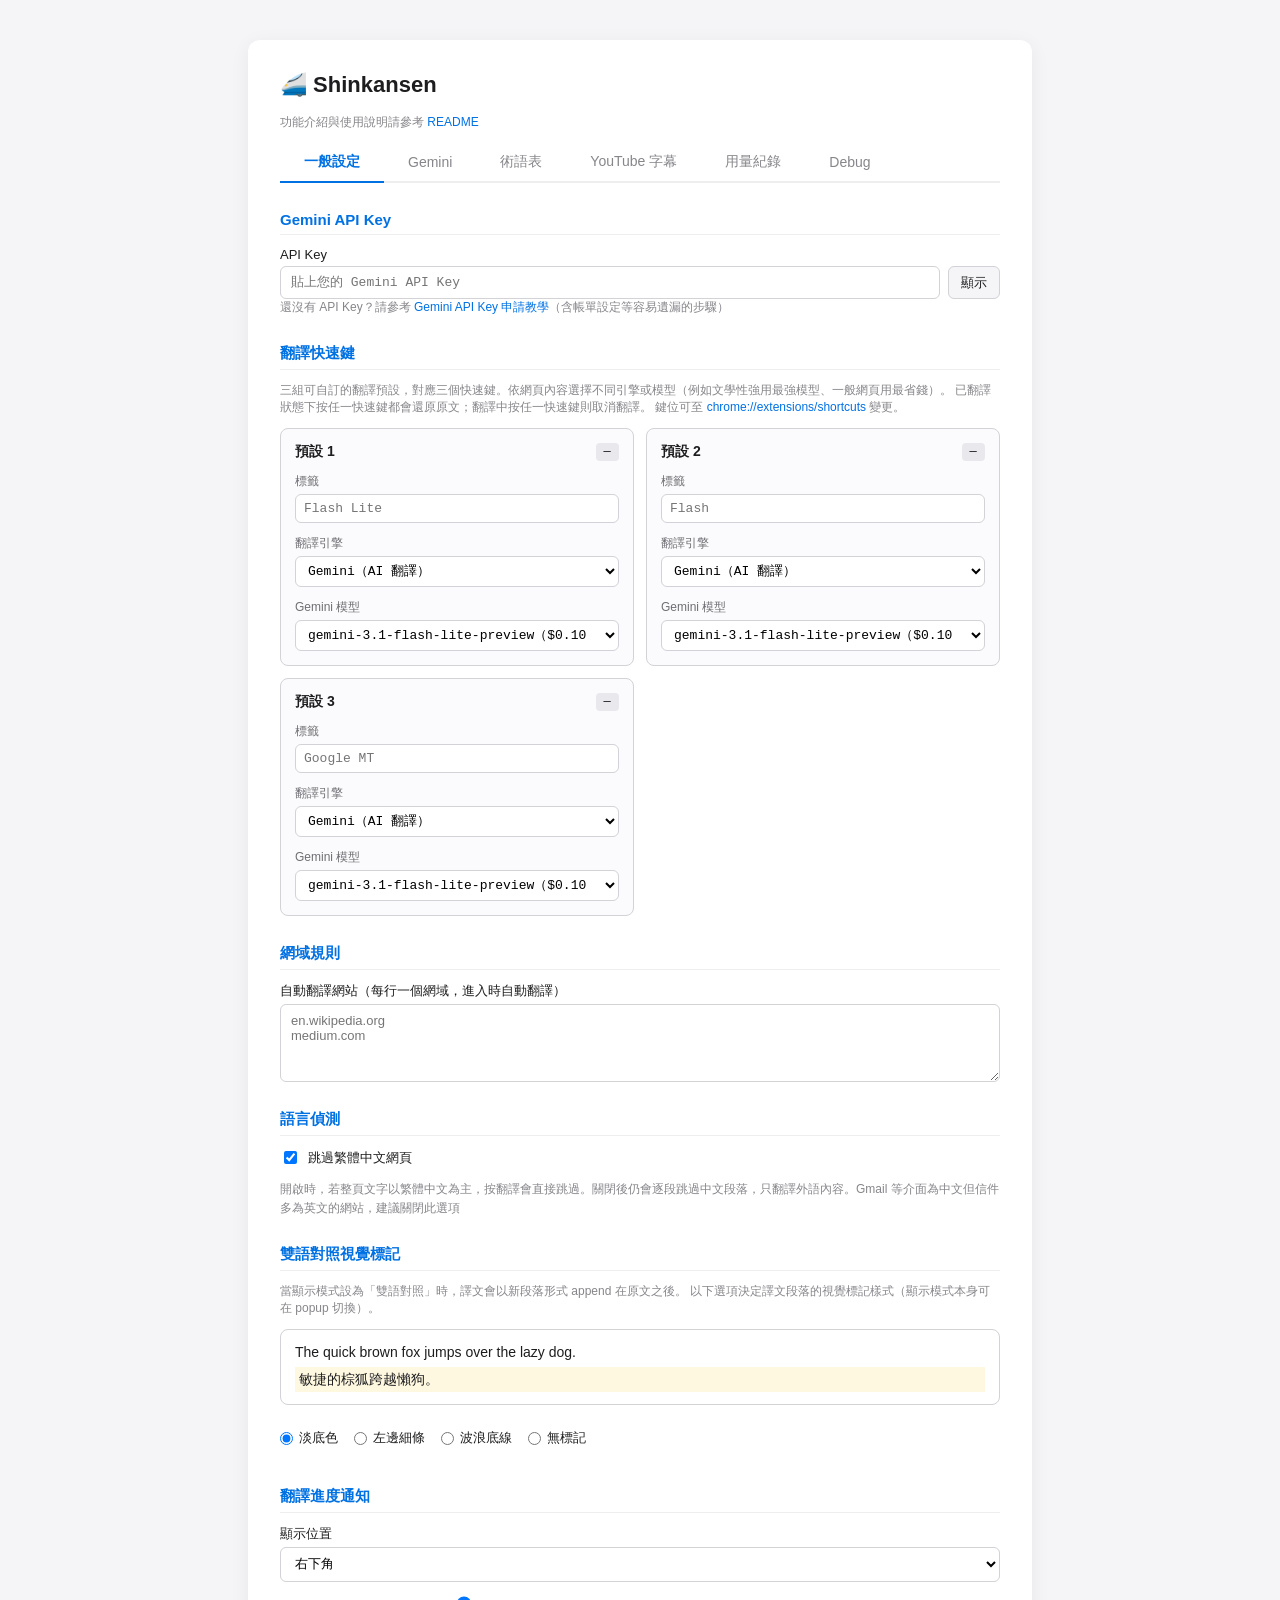
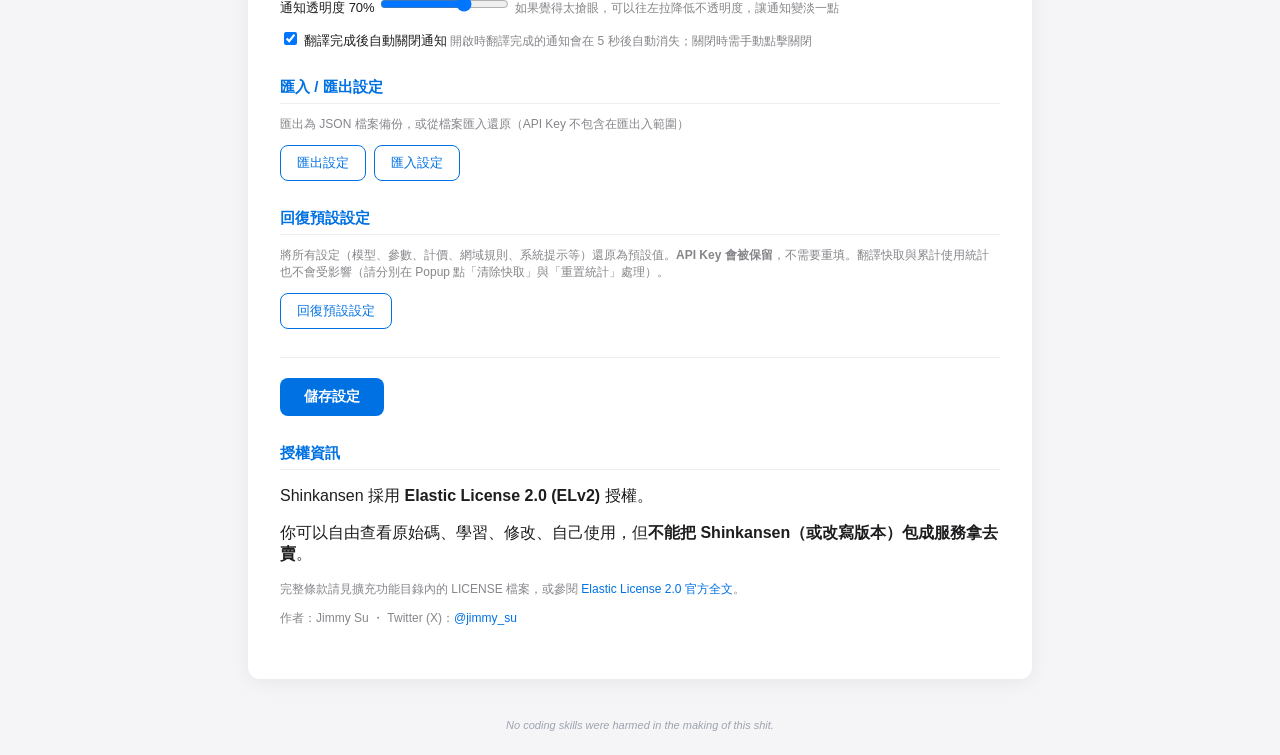
==== commit 91b981a5: "v1.5.4 — Cross-browser prep（Firefox/Safari 移植準備）+ landing 雙語對照特色 + 設定頁 footer easter egg" ====
--- a/shinkansen/options/options.html
+++ b/shinkansen/options/options.html
@@ -39,82 +39,7 @@
     </section>
 
     <section>
-      <h2>效能（翻譯效率調校）</h2>
-      <p class="muted">調整每批翻譯的大小與並行數量，影響翻譯速度與品質的平衡</p>
-      <label>
-        同時並發批次上限
-        <input type="number" id="maxConcurrentBatches" step="1" min="1" max="50">
-        <small class="muted">同時送出幾批翻譯請求。數字越大翻越快，但也越容易撞到配額上限，長文建議 5–10，短文可設 1（逐批翻譯）</small>
-      </label>
-      <label>
-        每批段數上限
-        <input type="number" id="maxUnitsPerBatch" step="1" min="1" max="100">
-        <small class="muted">每一批最多包含幾段。這裡的「段」是指網頁上一個獨立的文字區塊（例如一個段落、一個標題、一個列表項目），由網頁結構自動偵測。數字越大每批翻越多，但太大容易導致翻譯對齊失準，預設 12</small>
-      </label>
-      <label>
-        每批字元預算
-        <input type="number" id="maxCharsPerBatch" step="500" min="500" max="20000">
-        <small class="muted">每一批累積的原文字元數上限（與段數上限先到先封口）。數字越大每批能裝越多內容，但太大可能超出模型輸出長度限制，預設 3500</small>
-      </label>
-      <label>
-        單頁翻譯段落上限
-        <input type="number" id="maxTranslateUnits" step="100" min="0" max="10000">
-        <small class="muted">單次翻譯最多處理幾段。超大頁面（如維基百科長條目）超過此上限時，多餘段落會被略過。設為 0 表示不限制，預設 1000</small>
-      </label>
-    </section>
-
-    <section>
-      <h2>網域規則</h2>
-      <label>
-        自動翻譯網站（每行一個網域，進入時自動翻譯）
-        <textarea id="whitelist" rows="4" placeholder="en.wikipedia.org&#10;medium.com"></textarea>
-      </label>
-    </section>
-
-    <section>
-      <h2>語言偵測</h2>
-      <label class="switch">
-        <input type="checkbox" id="skipTraditionalChinesePage" checked>
-        <span>跳過繁體中文網頁</span>
-      </label>
-      <small class="muted">開啟時，若整頁文字以繁體中文為主，按翻譯會直接跳過。關閉後仍會逐段跳過中文段落，只翻譯外語內容。Gmail 等介面為中文但信件多為英文的網站，建議關閉此選項</small>
-    </section>
-
-    <section>
-      <h2>翻譯進度通知</h2>
-      <label>
-        顯示位置
-        <select id="toastPosition">
-          <option value="bottom-right">右下角</option>
-          <option value="bottom-left">左下角</option>
-          <option value="top-right">右上角</option>
-          <option value="top-left">左上角</option>
-        </select>
-      </label>
-      <label>
-        通知透明度 <span id="toastOpacityLabel">70</span>%
-        <input type="range" id="toastOpacity" min="10" max="100" step="10" value="70">
-        <small class="muted">如果覺得太搶眼，可以往左拉降低不透明度，讓通知變淡一點</small>
-      </label>
-      <label class="toggle">
-        <input type="checkbox" id="toastAutoHide" checked>
-        翻譯完成後自動關閉通知
-        <small class="muted">開啟時翻譯完成的通知會在 5 秒後自動消失；關閉時需手動點擊關閉</small>
-      </label>
-    </section>
-
-    <section>
-      <h2>匯入 / 匯出設定</h2>
-      <p class="muted">匯出為 JSON 檔案備份，或從檔案匯入還原（API Key 不包含在匯出入範圍）</p>
-      <div class="btn-row">
-        <button id="export-settings" class="secondary">匯出設定</button>
-        <button id="import-file" class="secondary">匯入設定</button>
-        <input type="file" id="import-input" accept="application/json" hidden>
-      </div>
-    </section>
-
-    <section>
-      <h2>翻譯快捷鍵</h2>
+      <h2>翻譯快速鍵</h2>
       <p class="muted">
         三組可自訂的翻譯預設，對應三個快速鍵。依網頁內容選擇不同引擎或模型（例如文學性強用最強模型、一般網頁用最省錢）。
         已翻譯狀態下按任一快速鍵都會還原原文；翻譯中按任一快速鍵則取消翻譯。
@@ -202,6 +127,77 @@
     </section>
 
     <section>
+      <h2>網域規則</h2>
+      <label>
+        自動翻譯網站（每行一個網域，進入時自動翻譯）
+        <textarea id="whitelist" rows="4" placeholder="en.wikipedia.org&#10;medium.com"></textarea>
+      </label>
+    </section>
+
+    <section>
+      <h2>語言偵測</h2>
+      <label class="switch">
+        <input type="checkbox" id="skipTraditionalChinesePage" checked>
+        <span>跳過繁體中文網頁</span>
+      </label>
+      <small class="muted">開啟時，若整頁文字以繁體中文為主，按翻譯會直接跳過。關閉後仍會逐段跳過中文段落，只翻譯外語內容。Gmail 等介面為中文但信件多為英文的網站，建議關閉此選項</small>
+    </section>
+
+    <!-- v1.5.0: 雙語對照視覺標記 -->
+    <section>
+      <h2>雙語對照視覺標記</h2>
+      <p class="muted">
+        當顯示模式設為「雙語對照」時，譯文會以新段落形式 append 在原文之後。
+        以下選項決定譯文段落的視覺標記樣式（顯示模式本身可在 popup 切換）。
+      </p>
+      <div class="dual-demo">
+        <p class="dual-demo-original">The quick brown fox jumps over the lazy dog.</p>
+        <shinkansen-translation id="dual-demo-wrapper" data-sk-mark="tint">
+          <p class="dual-demo-translation">敏捷的棕狐跨越懶狗。</p>
+        </shinkansen-translation>
+      </div>
+      <div class="dual-mark-options">
+        <label><input type="radio" name="markStyle" value="tint" checked>淡底色</label>
+        <label><input type="radio" name="markStyle" value="bar">左邊細條</label>
+        <label><input type="radio" name="markStyle" value="dashed">波浪底線</label>
+        <label><input type="radio" name="markStyle" value="none">無標記</label>
+      </div>
+    </section>
+
+    <section>
+      <h2>翻譯進度通知</h2>
+      <label>
+        顯示位置
+        <select id="toastPosition">
+          <option value="bottom-right">右下角</option>
+          <option value="bottom-left">左下角</option>
+          <option value="top-right">右上角</option>
+          <option value="top-left">左上角</option>
+        </select>
+      </label>
+      <label>
+        通知透明度 <span id="toastOpacityLabel">70</span>%
+        <input type="range" id="toastOpacity" min="10" max="100" step="10" value="70">
+        <small class="muted">如果覺得太搶眼，可以往左拉降低不透明度，讓通知變淡一點</small>
+      </label>
+      <label class="toggle">
+        <input type="checkbox" id="toastAutoHide" checked>
+        翻譯完成後自動關閉通知
+        <small class="muted">開啟時翻譯完成的通知會在 5 秒後自動消失；關閉時需手動點擊關閉</small>
+      </label>
+    </section>
+
+    <section>
+      <h2>匯入 / 匯出設定</h2>
+      <p class="muted">匯出為 JSON 檔案備份，或從檔案匯入還原（API Key 不包含在匯出入範圍）</p>
+      <div class="btn-row">
+        <button id="export-settings" class="secondary">匯出設定</button>
+        <button id="import-file" class="secondary">匯入設定</button>
+        <input type="file" id="import-input" accept="application/json" hidden>
+      </div>
+    </section>
+
+    <section>
       <h2>回復預設設定</h2>
       <p class="muted">將所有設定（模型、參數、計價、網域規則、系統提示等）還原為預設值。<strong>API Key 會被保留</strong>，不需要重填。翻譯快取與累計使用統計也不會受影響（請分別在 Popup 點「清除快取」與「重置統計」處理）。</p>
       <button id="reset-defaults" class="secondary">回復預設設定</button>
@@ -329,6 +325,31 @@
       <label>
         翻譯 Prompt
         <textarea id="systemInstruction" rows="8"></textarea>
+      </label>
+    </section>
+
+    <section>
+      <h2>效能（翻譯效率調校）</h2>
+      <p class="muted">調整每批翻譯的大小與並行數量，影響翻譯速度與品質的平衡</p>
+      <label>
+        同時並發批次上限
+        <input type="number" id="maxConcurrentBatches" step="1" min="1" max="50">
+        <small class="muted">同時送出幾批翻譯請求。數字越大翻越快，但也越容易撞到配額上限，長文建議 5–10，短文可設 1（逐批翻譯）</small>
+      </label>
+      <label>
+        每批段數上限
+        <input type="number" id="maxUnitsPerBatch" step="1" min="1" max="100">
+        <small class="muted">每一批最多包含幾段。這裡的「段」是指網頁上一個獨立的文字區塊（例如一個段落、一個標題、一個列表項目），由網頁結構自動偵測。數字越大每批翻越多，但太大容易導致翻譯對齊失準，預設 12</small>
+      </label>
+      <label>
+        每批字元預算
+        <input type="number" id="maxCharsPerBatch" step="500" min="500" max="20000">
+        <small class="muted">每一批累積的原文字元數上限（與段數上限先到先封口）。數字越大每批能裝越多內容，但太大可能超出模型輸出長度限制，預設 3500</small>
+      </label>
+      <label>
+        單頁翻譯段落上限
+        <input type="number" id="maxTranslateUnits" step="100" min="0" max="10000">
+        <small class="muted">單次翻譯最多處理幾段。超大頁面（如維基百科長條目）超過此上限時，多餘段落會被略過。設為 0 表示不限制，預設 1000</small>
       </label>
     </section>
 
@@ -680,6 +701,8 @@
 
   </div>
 
+  <p class="footer-easter-egg">No coding skills were harmed in the making of this shit.</p>
+
   <script src="../lib/vendor/chart.min.js"></script>
   <script type="module" src="options.js"></script>
 </body>
--- a/shinkansen/options/options.css
+++ b/shinkansen/options/options.css
@@ -661,3 +661,59 @@
   appearance: auto;
 }
 .preset-model-label[hidden] { display: none !important; }
+
+/* v1.5.0: 雙語對照視覺標記設定 */
+.dual-demo {
+  margin: 12px 0;
+  padding: 12px 14px;
+  border: 1px solid #d2d2d7;
+  border-radius: 8px;
+  background: #fff;
+}
+.dual-demo .dual-demo-original {
+  margin: 0 0 4px 0;
+  color: #1d1d1f;
+  font-size: 14px;
+  line-height: 1.5;
+}
+.dual-demo .dual-demo-translation {
+  margin: 0;
+  font-size: 14px;
+  line-height: 1.5;
+}
+/* wrapper 樣式：與 content-inject.js ensureDualWrapperStyle 注入到頁面的 CSS 對齊。
+   這份是給 options 頁的 demo 預覽用，不影響真實網頁的 wrapper。 */
+shinkansen-translation {
+  display: block;
+  margin-top: 0.25em;
+}
+shinkansen-translation[data-sk-mark="tint"]   { background-color: #FFF8E1; padding: 2px 4px; }
+shinkansen-translation[data-sk-mark="bar"]    { border-left: 2px solid #9CA3AF; padding-left: 8px; }
+shinkansen-translation[data-sk-mark="dashed"] { text-decoration: underline wavy #C7CDD3; text-decoration-thickness: 1px; text-underline-offset: 4px; }
+shinkansen-translation[data-sk-mark="none"]   {}
+
+.dual-mark-options {
+  display: flex;
+  flex-wrap: wrap;
+  gap: 16px;
+  margin-top: 10px;
+}
+.dual-mark-options label {
+  display: inline-flex;
+  align-items: center;
+  gap: 6px;
+  font-size: 13px;
+  color: #1d1d1f;
+  cursor: pointer;
+}
+.dual-mark-options input[type="radio"] {
+  margin: 0;
+}
+
+.footer-easter-egg {
+  text-align: center;
+  font-size: 11px;
+  color: #9CA3AF;
+  margin: 32px 0 24px;
+  font-style: italic;
+}
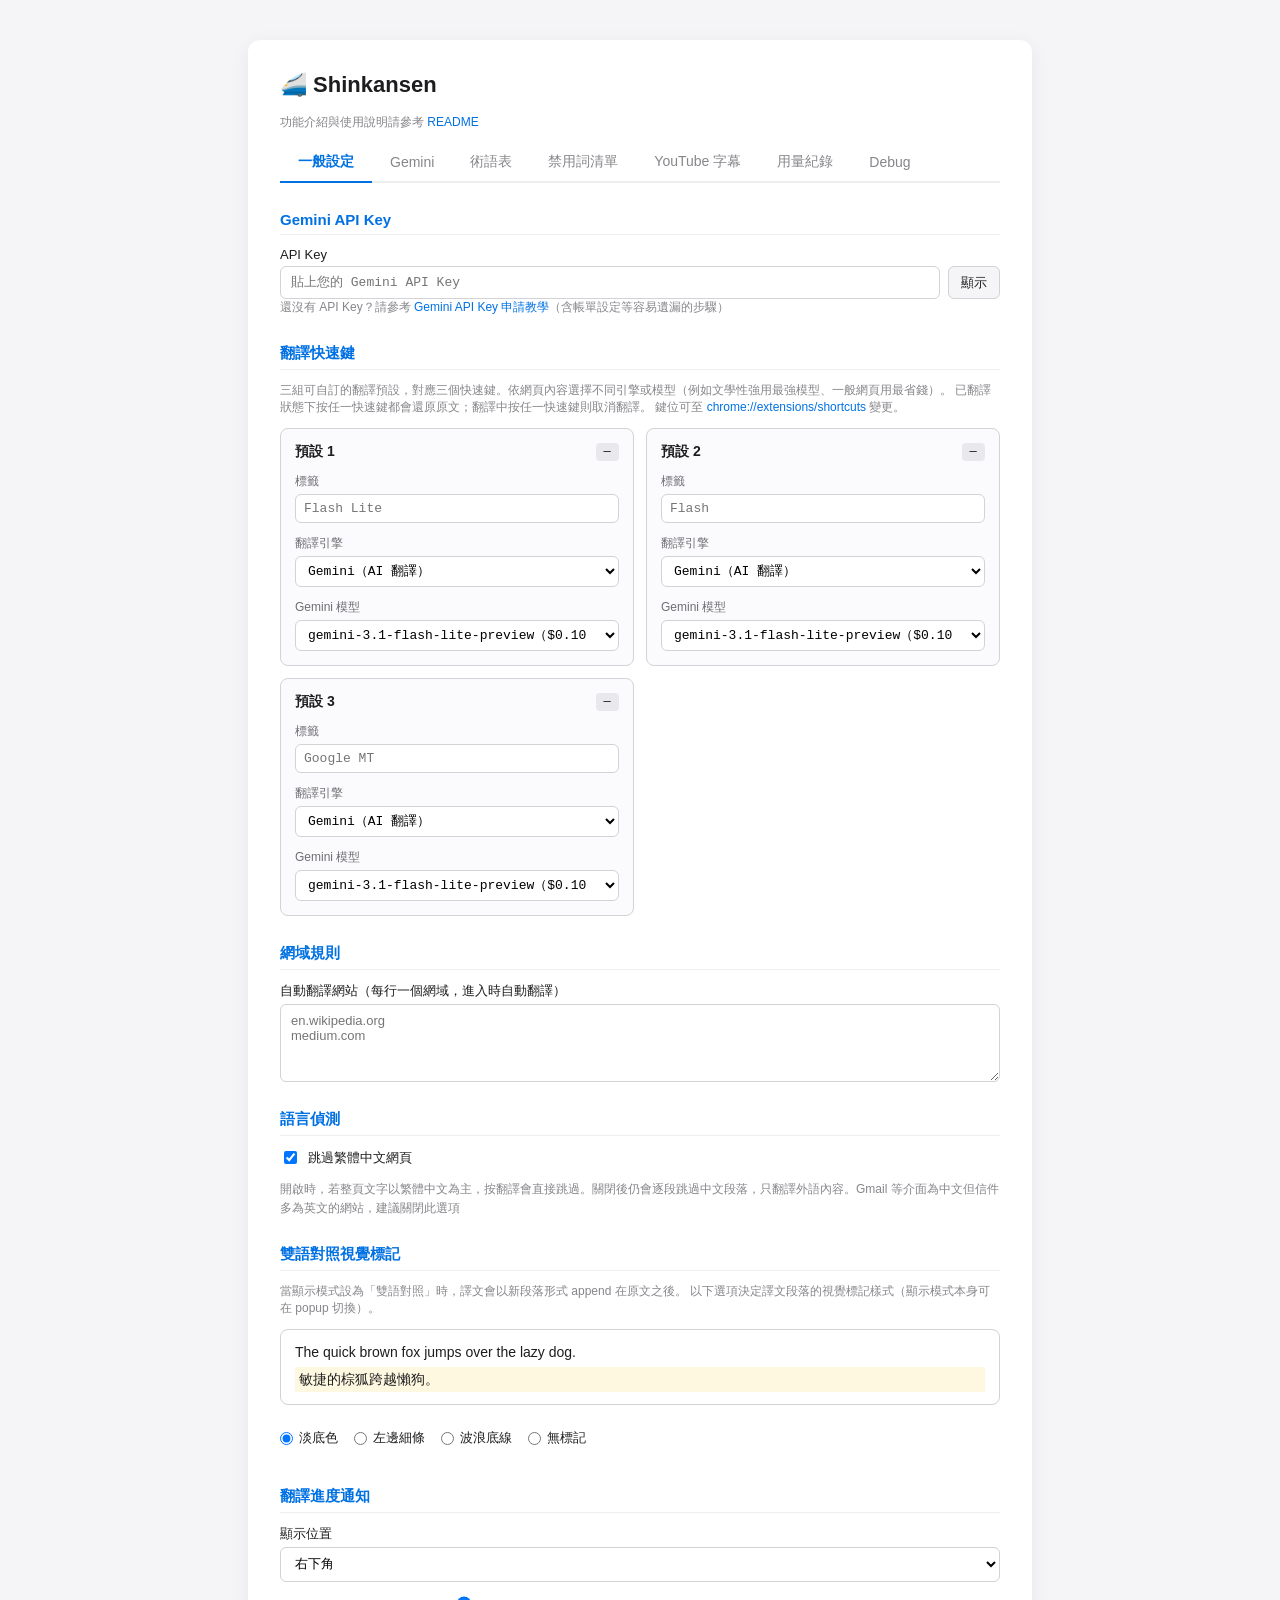
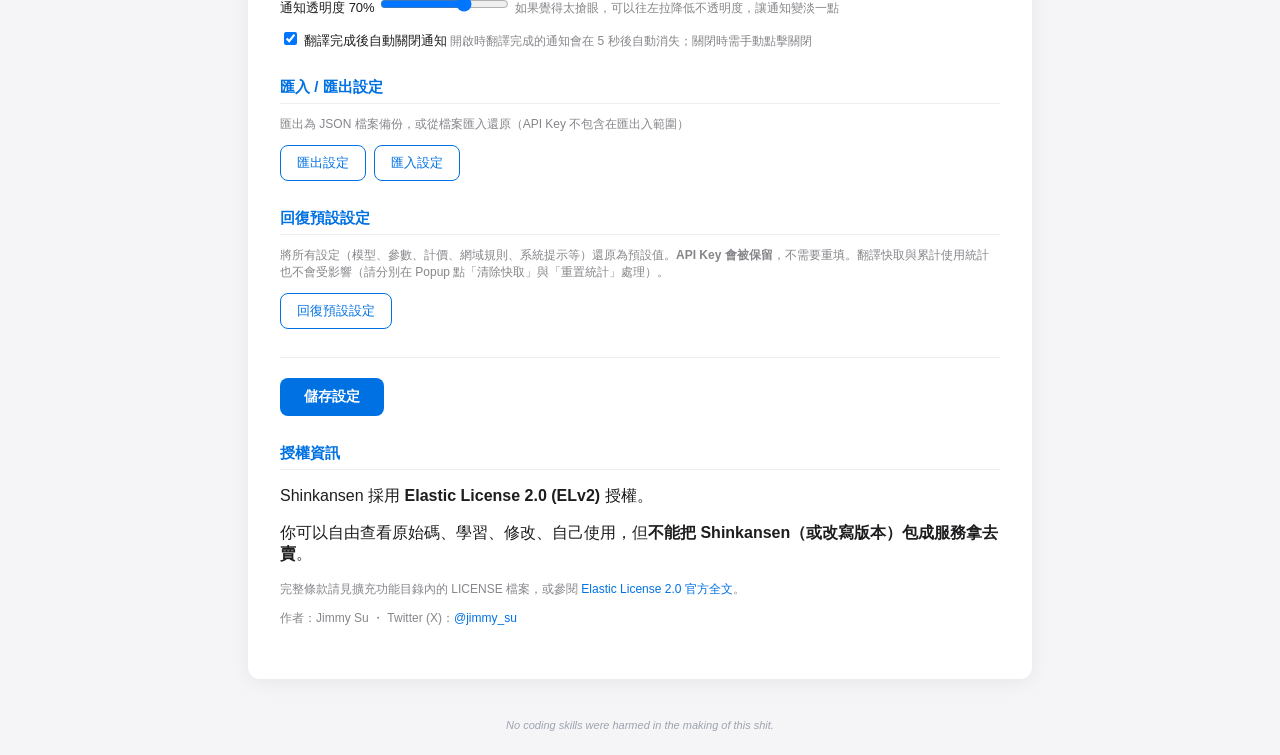
==== commit 3df4d3a2: "v1.5.6 — 新增中國用語黑名單功能 + 修正進程/線程錯字" ====
--- a/shinkansen/options/options.html
+++ b/shinkansen/options/options.html
@@ -18,6 +18,7 @@
       <button class="tab-btn active" data-tab="settings">一般設定</button>
       <button class="tab-btn" data-tab="gemini">Gemini</button>
       <button class="tab-btn" data-tab="glossary">術語表</button>
+      <button class="tab-btn" data-tab="forbidden">禁用詞清單</button>
       <button class="tab-btn" data-tab="youtube">YouTube 字幕</button>
       <button class="tab-btn" data-tab="usage">用量紀錄</button>
       <button class="tab-btn" data-tab="log">Debug</button>
@@ -444,6 +445,42 @@
 
     </div><!-- /tab-glossary -->
 
+    <!-- ═══ 禁用詞清單分頁（v1.5.6 新增） ═══ -->
+    <div id="tab-forbidden" class="tab-panel">
+
+    <section>
+      <h2>禁用詞清單</h2>
+      <p class="muted">
+        針對 LLM 容易漏網的中國大陸用語自訂禁用對照表。內容會以高顯著性區塊
+        注入 Gemini 的 system prompt 末端，明確要求譯文不可使用左欄詞彙、
+        必須改用右欄。修改清單後會自動讓既有翻譯快取分區，不再命中舊譯文。
+      </p>
+      <div class="glossary-table-wrapper">
+        <table class="glossary-edit-table" id="forbidden-terms-table">
+          <thead>
+            <tr>
+              <th class="forbidden-col-word">禁用詞</th>
+              <th class="forbidden-col-word">替換詞</th>
+              <th>備註</th>
+              <th class="glossary-col-action"></th>
+            </tr>
+          </thead>
+          <tbody id="forbidden-terms-tbody"></tbody>
+        </table>
+      </div>
+      <div class="btn-row" style="margin-top: 8px;">
+        <button id="forbidden-terms-add" class="secondary glossary-add-btn">＋ 新增一條</button>
+        <button id="forbidden-terms-reset" class="secondary glossary-add-btn">還原預設清單</button>
+      </div>
+    </section>
+
+    <div class="actions">
+      <button id="save-forbidden" class="primary">儲存設定</button>
+      <span id="save-forbidden-status"></span>
+    </div>
+
+    </div><!-- /tab-forbidden -->
+
     <!-- ═══ 用量紀錄分頁 ═══ -->
     <div id="tab-usage" class="tab-panel">
 
--- a/shinkansen/options/options.css
+++ b/shinkansen/options/options.css
@@ -175,7 +175,7 @@
   border-bottom: 2px solid #eee;
 }
 .tab-btn {
-  padding: 10px 24px;
+  padding: 10px 18px;
   background: none;
   border: none;
   border-bottom: 2px solid transparent;
@@ -184,6 +184,10 @@
   color: #86868b;
   cursor: pointer;
   transition: color .15s, border-color .15s;
+  /* v1.5.6: 7 個 tab 後 flex 分配寬度被壓縮，禁止文字折行——
+     padding 從 24px 降到 18px 留更多橫向空間給文字本體。 */
+  white-space: nowrap;
+  flex-shrink: 0;
 }
 .tab-btn:hover { color: #1d1d1f; }
 .tab-btn.active {
@@ -606,6 +610,10 @@
 }
 .glossary-delete-domain-btn:hover { background: #fff5f5; }
 
+/* v1.5.6: 中國用語黑名單表格——禁用詞 / 替換詞欄位寬度收窄，
+   讓備註欄能拿到剩餘空間（中英文混雜的說明往往較長）。 */
+.forbidden-col-word { width: 22%; }
+
 /* v1.4.13: 翻譯快捷鍵三張 preset card */
 .preset-cards {
   display: grid;
